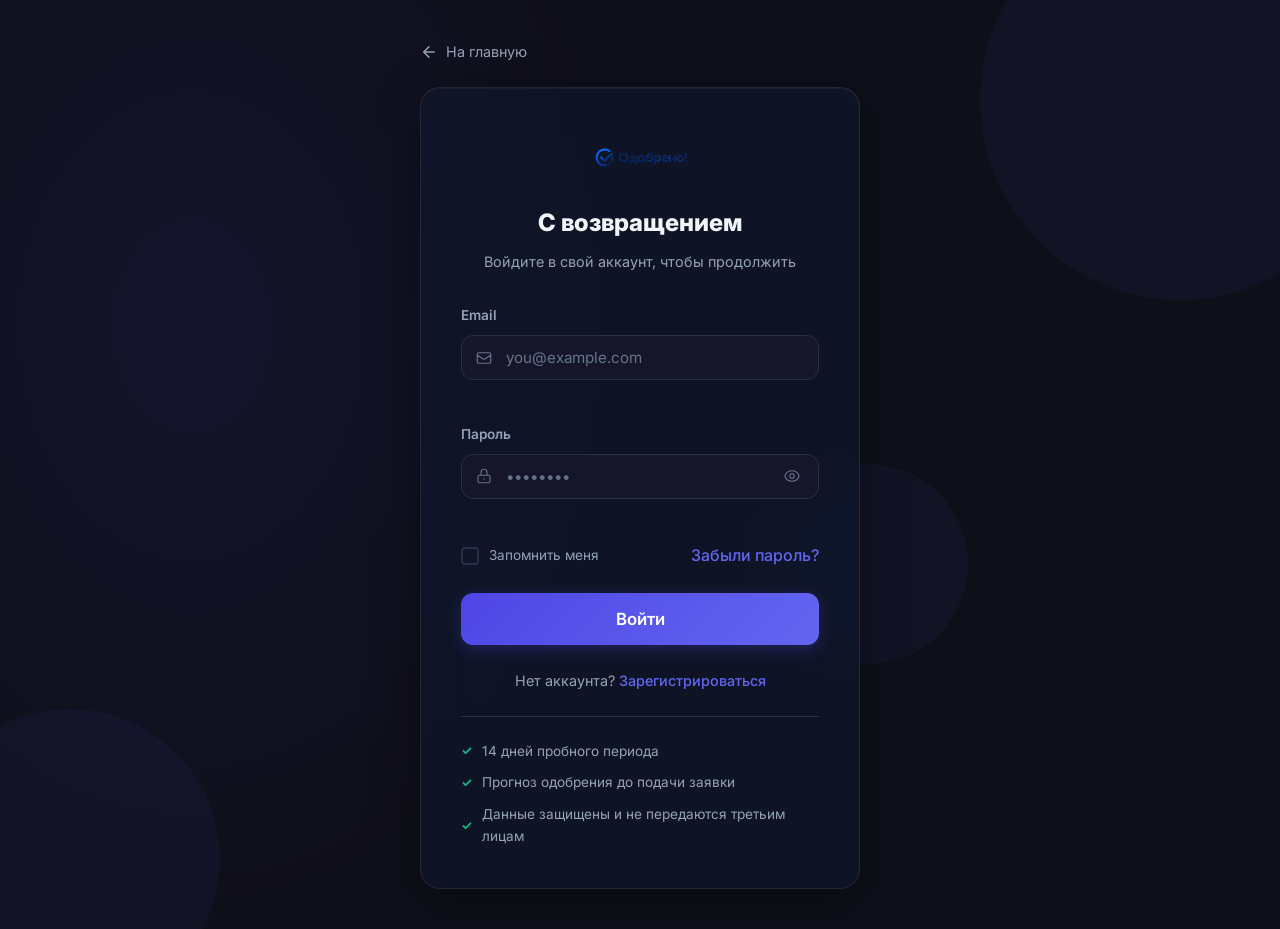
==== Сайт/frontend/dashboard.html @ 2ee876b8 "Add files via upload" ====
<!DOCTYPE html>
<html lang="ru">
<head>
    <meta charset="UTF-8">
    <meta name="viewport" content="width=device-width, initial-scale=1.0">
    <title>Личный кабинет — Одобрено</title>
    <link rel="stylesheet" href="css/style.css">
    <link rel="stylesheet" href="css/animations.css">
    <link rel="preconnect" href="https://fonts.googleapis.com">
    <link href="https://fonts.googleapis.com/css2?family=Inter:wght@300;400;500;600;700;800;900&display=swap" rel="stylesheet">
</head>
<body class="dashboard-body">
    <div class="dashboard">
        <aside class="sidebar" id="sidebar">
            <div class="sidebar__header">
                <a href="index.html" class="nav__logo">
                    <img src="assets/logo.png" alt="Одобрено" class="nav__logo-img nav__logo-img--sm">
                </a>
            </div>
            <nav class="sidebar__nav">
                <a href="#" class="sidebar__link sidebar__link--active" data-tab="overview">
                    <svg viewBox="0 0 24 24" fill="none" stroke="currentColor" stroke-width="1.5">
                        <path d="M4 6a2 2 0 012-2h2a2 2 0 012 2v2a2 2 0 01-2 2H6a2 2 0 01-2-2V6zm10 0a2 2 0 012-2h2a2 2 0 012 2v2a2 2 0 01-2 2h-2a2 2 0 01-2-2V6zM4 16a2 2 0 012-2h2a2 2 0 012 2v2a2 2 0 01-2 2H6a2 2 0 01-2-2v-2zm10 0a2 2 0 012-2h2a2 2 0 012 2v2a2 2 0 01-2 2h-2a2 2 0 01-2-2v-2z"/>
                    </svg>
                    Обзор
                </a>
                <a href="#" class="sidebar__link" data-tab="analysis">
                    <svg viewBox="0 0 24 24" fill="none" stroke="currentColor" stroke-width="1.5">
                        <path d="M9 19v-6a2 2 0 00-2-2H5a2 2 0 00-2 2v6a2 2 0 002 2h2a2 2 0 002-2zm0 0V9a2 2 0 012-2h2a2 2 0 012 2v10m-6 0a2 2 0 002 2h2a2 2 0 002-2m0 0V5a2 2 0 012-2h2a2 2 0 012 2v14a2 2 0 01-2 2h-2a2 2 0 01-2-2z"/>
                    </svg>
                    Новый анализ
                </a>
                <a href="#" class="sidebar__link" data-tab="history">
                    <svg viewBox="0 0 24 24" fill="none" stroke="currentColor" stroke-width="1.5">
                        <path d="M12 8v4l3 3m6-3a9 9 0 11-18 0 9 9 0 0118 0z"/>
                    </svg>
                    История
                </a>
                <a href="#" class="sidebar__link" data-tab="assistant">
                    <svg viewBox="0 0 24 24" fill="none" stroke="currentColor" stroke-width="1.5">
                        <path d="M8 12h.01M12 12h.01M16 12h.01M21 12c0 4.418-4.03 8-9 8a9.863 9.863 0 01-4.255-.949L3 20l1.395-3.72C3.512 15.042 3 13.574 3 12c0-4.418 4.03-8 9-8s9 3.582 9 8z"/>
                    </svg>
                    ИИ-ассистент
                </a>
                <a href="#" class="sidebar__link" data-tab="profile">
                    <svg viewBox="0 0 24 24" fill="none" stroke="currentColor" stroke-width="1.5">
                        <path d="M16 7a4 4 0 11-8 0 4 4 0 018 0zM12 14a7 7 0 00-7 7h14a7 7 0 00-7-7z"/>
                    </svg>
                    Профиль
                </a>
            </nav>
            <div class="sidebar__footer">
                <button class="sidebar__logout" id="logoutBtn">
                    <svg viewBox="0 0 24 24" fill="none" stroke="currentColor" stroke-width="1.5">
                        <path d="M17 16l4-4m0 0l-4-4m4 4H7m6 4v1a3 3 0 01-3 3H6a3 3 0 01-3-3V7a3 3 0 013-3h4a3 3 0 013 3v1"/>
                    </svg>
                    Выйти
                </button>
            </div>
        </aside>

        <main class="dashboard__main">
            <header class="dashboard__header">
                <button class="dashboard__menu-btn" id="menuBtn">
                    <svg viewBox="0 0 24 24" fill="none" stroke="currentColor" stroke-width="2">
                        <path d="M4 6h16M4 12h16M4 18h16" stroke-linecap="round"/>
                    </svg>
                </button>
                <h1 class="dashboard__title" id="pageTitle">Обзор</h1>
                <div class="dashboard__user" id="userMenu">
                    <span class="trial-badge" id="trialBadge">Пробный период</span>
                    <div class="dashboard__avatar" id="userAvatar">И</div>
                </div>
            </header>

            <div class="dashboard__content">
                <section class="tab-content tab-content--active" id="tab-overview">
                    <div class="overview-cards">
                        <div class="overview-card" data-animate>
                            <div class="overview-card__icon overview-card__icon--score">
                                <svg viewBox="0 0 24 24" fill="none" stroke="currentColor" stroke-width="1.5">
                                    <path d="M9 12l2 2 4-4m6 2a9 9 0 11-18 0 9 9 0 0118 0z"/>
                                </svg>
                            </div>
                            <div class="overview-card__info">
                                <span class="overview-card__value" id="creditScore">—</span>
                                <span class="overview-card__label">Кредитный рейтинг</span>
                            </div>
                        </div>
                        <div class="overview-card" data-animate>
                            <div class="overview-card__icon overview-card__icon--probability">
                                <svg viewBox="0 0 24 24" fill="none" stroke="currentColor" stroke-width="1.5">
                                    <path d="M13 7h8m0 0v8m0-8l-8 8-4-4-6 6"/>
                                </svg>
                            </div>
                            <div class="overview-card__info">
                                <span class="overview-card__value" id="approvalProbability">—</span>
                                <span class="overview-card__label">Вероятность одобрения</span>
                            </div>
                        </div>
                        <div class="overview-card" data-animate>
                            <div class="overview-card__icon overview-card__icon--amount">
                                <svg viewBox="0 0 24 24" fill="none" stroke="currentColor" stroke-width="1.5">
                                    <path d="M12 8c-1.657 0-3 .895-3 2s1.343 2 3 2 3 .895 3 2-1.343 2-3 2m0-8c1.11 0 2.08.402 2.599 1M12 8V7m0 1v8m0 0v1m0-1c-1.11 0-2.08-.402-2.599-1M21 12a9 9 0 11-18 0 9 9 0 0118 0z"/>
                                </svg>
                            </div>
                            <div class="overview-card__info">
                                <span class="overview-card__value" id="recommendedAmount">—</span>
                                <span class="overview-card__label">Рекомендованная сумма</span>
                            </div>
                        </div>
                    </div>

                    <div class="overview-welcome" id="welcomeBlock">
                        <div class="overview-welcome__content">
                            <h2>Добро пожаловать!</h2>
                            <p>Пройдите первый анализ кредитоспособности, чтобы получить персональные рекомендации</p>
                            <button class="btn btn--primary" data-tab="analysis">Пройти анализ</button>
                        </div>
                        <div class="overview-welcome__illustration">
                            <svg viewBox="0 0 200 200" fill="none">
                                <circle cx="100" cy="100" r="80" stroke="currentColor" stroke-width="2" opacity="0.1"/>
                                <circle cx="100" cy="100" r="60" stroke="currentColor" stroke-width="2" opacity="0.2"/>
                                <path d="M70 100l20 20 40-40" stroke="currentColor" stroke-width="4" stroke-linecap="round" stroke-linejoin="round"/>
                            </svg>
                        </div>
                    </div>
                </section>

                <section class="tab-content" id="tab-analysis">
                    <div class="analysis-form-container">
                        <form class="analysis-form" id="analysisForm" novalidate>
                            <div class="analysis-form__step analysis-form__step--active" data-step="1">
                                <h3 class="analysis-form__step-title">Личные данные и доход</h3>
                                <div class="form-grid">
                                    <div class="form-group">
                                        <label class="form-label" for="age">Возраст</label>
                                        <input type="number" id="age" class="form-input" placeholder="30" min="18" max="100" required>
                                    </div>
                                    <div class="form-group">
                                        <label class="form-label" for="occupation">Профессия</label>
                                        <select id="occupation" class="form-input form-select" required>
                                            <option value="">Выберите...</option>
                                            <option value="Scientist">Учёный</option>
                                            <option value="Teacher">Учитель</option>
                                            <option value="Engineer">Инженер</option>
                                            <option value="Entrepreneur">Предприниматель</option>
                                            <option value="Developer">Разработчик</option>
                                            <option value="Lawyer">Юрист</option>
                                            <option value="Media_Manager">Медиа-менеджер</option>
                                            <option value="Doctor">Врач</option>
                                            <option value="Journalist">Журналист</option>
                                            <option value="Manager">Менеджер</option>
                                            <option value="Accountant">Бухгалтер</option>
                                            <option value="Musician">Музыкант</option>
                                            <option value="Mechanic">Механик</option>
                                            <option value="Writer">Писатель</option>
                                            <option value="Architect">Архитектор</option>
                                        </select>
                                    </div>
                                    <div class="form-group">
                                        <label class="form-label" for="annualIncome">Годовой доход (₽)</label>
                                        <input type="number" id="annualIncome" class="form-input" placeholder="1200000" min="0" required>
                                    </div>
                                    <div class="form-group">
                                        <label class="form-label" for="monthlyInhandSalary">Зарплата на руки (₽/мес)</label>
                                        <input type="number" id="monthlyInhandSalary" class="form-input" placeholder="80000" min="0" required>
                                    </div>
                                    <div class="form-group">
                                        <label class="form-label" for="creditHistoryAge">Возраст кредитной истории (лет)</label>
                                        <input type="number" id="creditHistoryAge" class="form-input" placeholder="5" min="0" max="50">
                                    </div>
                                    <div class="form-group">
                                        <label class="form-label" for="numBankAccounts">Кол-во банковских счетов</label>
                                        <input type="number" id="numBankAccounts" class="form-input" placeholder="3" min="0">
                                    </div>
                                </div>
                                <div class="analysis-form__actions">
                                    <button type="button" class="btn btn--primary" data-next-step>Далее</button>
                                </div>
                            </div>

                            <div class="analysis-form__step" data-step="2">
                                <h3 class="analysis-form__step-title">Кредиты и задолженность</h3>
                                <div class="form-grid">
                                    <div class="form-group">
                                        <label class="form-label" for="totalEmiPerMonth">EMI в месяц (₽)</label>
                                        <input type="number" id="totalEmiPerMonth" class="form-input" placeholder="15000" min="0">
                                    </div>
                                    <div class="form-group">
                                        <label class="form-label" for="numCreditCard">Кол-во кредитных карт</label>
                                        <input type="number" id="numCreditCard" class="form-input" placeholder="2" min="0">
                                    </div>
                                    <div class="form-group">
                                        <label class="form-label" for="interestRate">Процентная ставка (%)</label>
                                        <input type="number" id="interestRate" class="form-input" placeholder="12" min="0" step="0.1">
                                    </div>
                                    <div class="form-group">
                                        <label class="form-label" for="numOfLoan">Кол-во активных кредитов</label>
                                        <input type="number" id="numOfLoan" class="form-input" placeholder="2" min="0">
                                    </div>
                                    <div class="form-group">
                                        <label class="form-label" for="outstandingDebt">Непогашенный долг (₽)</label>
                                        <input type="number" id="outstandingDebt" class="form-input" placeholder="300000" min="0">
                                    </div>
                                    <div class="form-group">
                                        <label class="form-label" for="creditUtilizationRatio">Утилизация кредита (%)</label>
                                        <input type="number" id="creditUtilizationRatio" class="form-input" placeholder="30" min="0" max="100" step="0.1">
                                    </div>
                                    <div class="form-group">
                                        <label class="form-label" for="amountInvestedMonthly">Инвестиции в месяц (₽)</label>
                                        <input type="number" id="amountInvestedMonthly" class="form-input" placeholder="10000" min="0">
                                    </div>
                                    <div class="form-group">
                                        <label class="form-label" for="monthlyBalance">Баланс на конец месяца (₽)</label>
                                        <input type="number" id="monthlyBalance" class="form-input" placeholder="50000" min="0">
                                    </div>
                                </div>
                                <div class="analysis-form__actions">
                                    <button type="button" class="btn btn--ghost" data-prev-step>Назад</button>
                                    <button type="button" class="btn btn--primary" data-next-step>Далее</button>
                                </div>
                            </div>

                            <div class="analysis-form__step" data-step="3">
                                <h3 class="analysis-form__step-title">Платёжная дисциплина и тип кредита</h3>
                                <div class="form-grid">
                                    <div class="form-group">
                                        <label class="form-label" for="delayFromDueDate">Средняя просрочка (дней)</label>
                                        <input type="number" id="delayFromDueDate" class="form-input" placeholder="0" min="0">
                                    </div>
                                    <div class="form-group">
                                        <label class="form-label" for="numOfDelayedPayment">Кол-во просроченных платежей</label>
                                        <input type="number" id="numOfDelayedPayment" class="form-input" placeholder="0" min="0">
                                    </div>
                                    <div class="form-group">
                                        <label class="form-label" for="changedCreditLimit">Изменение кредитного лимита (%)</label>
                                        <input type="number" id="changedCreditLimit" class="form-input" placeholder="5" step="0.1">
                                    </div>
                                    <div class="form-group">
                                        <label class="form-label" for="numCreditInquiries">Кол-во кредитных запросов</label>
                                        <input type="number" id="numCreditInquiries" class="form-input" placeholder="2" min="0">
                                    </div>
                                    <div class="form-group">
                                        <label class="form-label" for="creditMix">Кредитный микс</label>
                                        <select id="creditMix" class="form-input form-select" required>
                                            <option value="">Выберите...</option>
                                            <option value="Good">Хороший</option>
                                            <option value="Standard">Стандартный</option>
                                            <option value="Bad">Плохой</option>
                                        </select>
                                    </div>
                                    <div class="form-group">
                                        <label class="form-label" for="paymentOfMinAmount">Оплата минимального платежа</label>
                                        <select id="paymentOfMinAmount" class="form-input form-select" required>
                                            <option value="">Выберите...</option>
                                            <option value="Yes">Да</option>
                                            <option value="No">Нет</option>
                                        </select>
                                    </div>
                                    <div class="form-group">
                                        <label class="form-label" for="paymentBehaviour">Платёжное поведение</label>
                                        <select id="paymentBehaviour" class="form-input form-select" required>
                                            <option value="">Выберите...</option>
                                            <option value="High_spent_Small_value_payments">Высокие траты, малые платежи</option>
                                            <option value="High_spent_Medium_value_payments">Высокие траты, средние платежи</option>
                                            <option value="High_spent_Large_value_payments">Высокие траты, крупные платежи</option>
                                            <option value="Low_spent_Small_value_payments">Низкие траты, малые платежи</option>
                                            <option value="Low_spent_Medium_value_payments">Низкие траты, средние платежи</option>
                                            <option value="Low_spent_Large_value_payments">Низкие траты, крупные платежи</option>
                                        </select>
                                    </div>
                                    <div class="form-group">
                                        <label class="form-label" for="typeOfLoan">Тип кредита</label>
                                        <select id="typeOfLoan" class="form-input form-select" required>
                                            <option value="">Выберите...</option>
                                            <option value="Auto Loan">Автокредит</option>
                                            <option value="Credit-Builder Loan">Кредит для построения истории</option>
                                            <option value="Debt Consolidation Loan">Консолидация долга</option>
                                            <option value="Home Equity Loan">Кредит под залог жилья</option>
                                            <option value="Mortgage Loan">Ипотека</option>
                                            <option value="No Loan">Нет кредита</option>
                                            <option value="Not Specified">Не указан</option>
                                            <option value="Payday Loan">Займ до зарплаты</option>
                                            <option value="Personal Loan">Потребительский</option>
                                            <option value="Student Loan">Студенческий</option>
                                        </select>
                                    </div>
                                </div>
                                <div class="analysis-form__actions">
                                    <button type="button" class="btn btn--ghost" data-prev-step>Назад</button>
                                    <button type="submit" class="btn btn--primary" id="submitAnalysis">
                                        <span class="btn__text">Получить результат</span>
                                        <span class="btn__loader" hidden><span class="spinner"></span></span>
                                    </button>
                                </div>
                            </div>
                        </form>

                        <div class="analysis-result" id="analysisResult" hidden>
                            <div class="analysis-result__header">
                                <h3>Результат анализа</h3>
                                <button class="btn btn--ghost btn--sm" id="newAnalysisBtn">Новый анализ</button>
                            </div>
                            <div class="analysis-result__score">
                                <div class="score-ring score-ring--lg">
                                    <svg viewBox="0 0 120 120">
                                        <circle class="score-ring__bg" cx="60" cy="60" r="52"/>
                                        <circle class="score-ring__fill" cx="60" cy="60" r="52" id="resultScoreRing"/>
                                    </svg>
                                    <span class="score-ring__value" id="resultScore">0</span>
                                </div>
                                <div class="analysis-result__verdict" id="resultVerdict"></div>
                            </div>
                            <div class="analysis-result__details">
                                <div class="result-detail">
                                    <span>Вероятность одобрения</span>
                                    <strong id="resultProbability">—</strong>
                                </div>
                                <div class="result-detail">
                                    <span>Рекомендованная сумма</span>
                                    <strong id="resultAmount">—</strong>
                                </div>
                                <div class="result-detail">
                                    <span>Долговая нагрузка</span>
                                    <strong id="resultDebtRatio">—</strong>
                                </div>
                            </div>
                            <div class="analysis-result__ml" id="resultML" hidden>
                                <h4>Оценка ML-модели</h4>
                                <div class="ml-badges">
                                    <span class="ml-badge" id="mlLabel"></span>
                                </div>
                                <div class="ml-probs" id="mlProbs"></div>
                            </div>
                            <div class="analysis-result__recommendations" id="resultRecommendations"></div>
                        </div>
                    </div>
                </section>

                <section class="tab-content" id="tab-history">
                    <div class="history-header">
                        <button class="btn btn--ghost btn--sm" id="clearHistoryBtn">
                            <svg viewBox="0 0 24 24" fill="none" stroke="currentColor" stroke-width="1.5" style="width:16px;height:16px">
                                <path d="M19 7l-.867 12.142A2 2 0 0116.138 21H7.862a2 2 0 01-1.995-1.858L5 7m5 4v6m4-6v6m1-10V4a1 1 0 00-1-1h-4a1 1 0 00-1 1v3M4 7h16"/>
                            </svg>
                            Очистить историю
                        </button>
                    </div>
                    <div class="history-list" id="historyList">
                        <div class="empty-state">
                            <svg viewBox="0 0 24 24" fill="none" stroke="currentColor" stroke-width="1.5">
                                <path d="M12 8v4l3 3m6-3a9 9 0 11-18 0 9 9 0 0118 0z"/>
                            </svg>
                            <p>Пока нет проведённых анализов</p>
                        </div>
                    </div>
                </section>

                <section class="tab-content" id="tab-assistant">
                    <div class="chat-container">
                        <div class="chat-messages" id="chatMessages">
                            <div class="chat-message chat-message--bot">
                                <div class="chat-message__avatar">AI</div>
                                <div class="chat-message__bubble">
                                    Здравствуйте! Я ваш ИИ-ассистент по кредитным вопросам. Спрашивайте о кредитах, скоринге или ваших результатах анализа.
                                </div>
                            </div>
                        </div>
                        <form class="chat-input" id="chatForm">
                            <input type="text" class="form-input" id="chatInput" placeholder="Напишите сообщение..." autocomplete="off">
                            <button type="submit" class="btn btn--primary btn--icon">
                                <svg viewBox="0 0 24 24" fill="none" stroke="currentColor" stroke-width="2">
                                    <path d="M22 2L11 13M22 2l-7 20-4-9-9-4 20-7z" stroke-linecap="round" stroke-linejoin="round"/>
                                </svg>
                            </button>
                        </form>
                    </div>
                </section>

                <section class="tab-content" id="tab-profile">
                    <div class="profile-container">
                        <div class="profile-card">
                            <div class="profile-card__header">
                                <div class="profile-card__avatar" id="profileAvatar">И</div>
                                <div>
                                    <h3 id="profileName">Пользователь</h3>
                                    <p id="profileEmail">user@example.com</p>
                                </div>
                            </div>
                            <form class="profile-form" id="profileForm">
                                <div class="form-grid">
                                    <div class="form-group">
                                        <label class="form-label" for="profileNameInput">Имя</label>
                                        <input type="text" id="profileNameInput" class="form-input" placeholder="Иван Иванов">
                                    </div>
                                    <div class="form-group">
                                        <label class="form-label" for="profilePhone">Телефон</label>
                                        <input type="tel" id="profilePhone" class="form-input" placeholder="+7 (999) 123-45-67">
                                    </div>
                                    <div class="form-group">
                                        <label class="form-label" for="profileCity">Город</label>
                                        <input type="text" id="profileCity" class="form-input" placeholder="Москва">
                                    </div>
                                    <div class="form-group">
                                        <label class="form-label" for="profileBirthdate">Дата рождения</label>
                                        <input type="date" id="profileBirthdate" class="form-input">
                                    </div>
                                </div>
                                <button type="submit" class="btn btn--primary">Сохранить изменения</button>
                            </form>
                        </div>
                    </div>
                </section>
            </div>
        </main>
    </div>

    <script src="js/app.js"></script>
    <script src="js/animations.js"></script>
    <script src="js/dashboard.js"></script>
</body>
</html>
---- Сайт/frontend/css/style.css ----
:root {
    --primary: #4f46e5;
    --primary-light: #6366f1;
    --primary-dark: #3730a3;
    --primary-glow: rgba(79, 70, 229, 0.3);
    --accent: #06b6d4;
    --success: #10b981;
    --warning: #f59e0b;
    --danger: #ef4444;
    --bg: #0f0f1a;
    --bg-card: #1a1a2e;
    --bg-card-hover: #222240;
    --bg-input: #16162a;
    --text: #f1f5f9;
    --text-secondary: #94a3b8;
    --text-muted: #64748b;
    --border: #2d2d4a;
    --radius: 12px;
    --radius-lg: 20px;
    --shadow: 0 4px 24px rgba(0, 0, 0, 0.3);
    --shadow-lg: 0 12px 48px rgba(0, 0, 0, 0.4);
    --transition: 0.3s cubic-bezier(0.4, 0, 0.2, 1);
    --font: 'Inter', -apple-system, BlinkMacSystemFont, sans-serif;
}

* {
    margin: 0;
    padding: 0;
    box-sizing: border-box;
}

html {
    scroll-behavior: smooth;
}

body {
    font-family: var(--font);
    background: var(--bg);
    color: var(--text);
    line-height: 1.6;
    overflow-x: hidden;
}

.container {
    max-width: 1200px;
    margin: 0 auto;
    padding: 0 24px;
}

a {
    text-decoration: none;
    color: inherit;
}

ul {
    list-style: none;
}

img, svg {
    display: block;
    max-width: 100%;
}

button {
    cursor: pointer;
    border: none;
    background: none;
    font-family: inherit;
    font-size: inherit;
    color: inherit;
}

input, select, textarea {
    font-family: inherit;
    font-size: inherit;
}

/* ===== BUTTONS ===== */
.btn {
    display: inline-flex;
    align-items: center;
    justify-content: center;
    gap: 8px;
    padding: 12px 24px;
    border-radius: var(--radius);
    font-weight: 600;
    font-size: 0.95rem;
    transition: all 0.35s cubic-bezier(0.4, 0, 0.2, 1);
    position: relative;
    overflow: hidden;
}

.btn:active {
    transform: scale(0.97);
}

.btn--primary {
    background: linear-gradient(135deg, var(--primary), var(--primary-light));
    color: #fff;
    box-shadow: 0 4px 16px var(--primary-glow);
}

.btn--primary:hover {
    transform: translateY(-2px);
    box-shadow: 0 8px 24px var(--primary-glow);
}

.btn--outline {
    border: 2px solid var(--border);
    color: var(--text);
}

.btn--outline:hover {
    border-color: var(--primary);
    color: var(--primary-light);
}

.btn--ghost {
    color: var(--text-secondary);
}

.btn--ghost:hover {
    color: var(--text);
    background: rgba(255, 255, 255, 0.05);
}

.btn--lg {
    padding: 16px 32px;
    font-size: 1.05rem;
}

.btn--sm {
    padding: 8px 16px;
    font-size: 0.85rem;
}

.btn--block {
    width: 100%;
}

.btn--icon {
    padding: 12px;
    border-radius: 50%;
}

.btn__icon {
    width: 20px;
    height: 20px;
    transition: transform 0.3s;
}

.btn:hover .btn__icon {
    transform: translateX(4px);
}

[hidden] {
    display: none !important;
}

.btn__loader {
    display: flex;
    align-items: center;
}

.spinner {
    width: 20px;
    height: 20px;
    border: 2px solid rgba(255, 255, 255, 0.3);
    border-top-color: #fff;
    border-radius: 50%;
    animation: spin 0.6s linear infinite;
}

@keyframes spin {
    to { transform: rotate(360deg); }
}

/* ===== HEADER / NAV ===== */
.header {
    position: fixed;
    top: 0;
    left: 0;
    right: 0;
    z-index: 1000;
    padding: 16px 0;
    transition: var(--transition);
}

.header--scrolled {
    background: rgba(15, 15, 26, 0.9);
    backdrop-filter: blur(20px);
    border-bottom: 1px solid var(--border);
    padding: 12px 0;
}

.nav {
    display: flex;
    align-items: center;
    justify-content: space-between;
}

.nav__logo {
    display: flex;
    align-items: center;
    gap: 10px;
    font-weight: 800;
    font-size: 1.3rem;
}

.nav__logo-icon {
    width: 36px;
    height: 36px;
    display: flex;
    align-items: center;
    justify-content: center;
    background: var(--bg-card);
    border: 2px solid var(--primary);
    border-radius: 10px;
    color: var(--primary-light);
}

.nav__logo-icon svg {
    width: 20px;
    height: 20px;
}

.nav__logo-img {
    height: 48px;
    width: auto;
    object-fit: contain;
    border-radius: 10px;
}

.nav__logo-img--sm {
    height: 56px;
}

.nav__menu {
    display: flex;
    gap: 32px;
}

.nav__link {
    color: var(--text-secondary);
    font-weight: 500;
    transition: var(--transition);
    position: relative;
}

.nav__link::after {
    content: '';
    position: absolute;
    bottom: -4px;
    left: 0;
    width: 0;
    height: 2px;
    background: var(--primary);
    transition: width 0.3s;
}

.nav__link:hover {
    color: var(--text);
}

.nav__link:hover::after {
    width: 100%;
}

.nav__actions {
    display: flex;
    gap: 12px;
    align-items: center;
}

.nav__burger {
    display: none;
    flex-direction: column;
    gap: 5px;
    padding: 8px;
}

.nav__burger span {
    width: 24px;
    height: 2px;
    background: var(--text);
    transition: var(--transition);
}

/* ===== HERO ===== */
.hero {
    min-height: 100vh;
    display: flex;
    align-items: center;
    position: relative;
    padding: 120px 0 80px;
}

.hero__bg {
    position: absolute;
    inset: 0;
    overflow: hidden;
}

.hero__gradient {
    position: absolute;
    top: -60%;
    right: -30%;
    width: 100%;
    height: 180%;
    background: radial-gradient(ellipse at center, rgba(79, 70, 229, 0.08) 0%, rgba(79, 70, 229, 0.03) 40%, transparent 70%);
    opacity: 1;
    filter: blur(60px);
}

.hero__particles {
    position: absolute;
    inset: 0;
}

.hero .container {
    display: grid;
    grid-template-columns: 1fr 1fr;
    gap: 60px;
    align-items: center;
    position: relative;
    z-index: 1;
}

.hero__badge {
    display: inline-flex;
    align-items: center;
    gap: 8px;
    padding: 8px 16px;
    background: rgba(79, 70, 229, 0.1);
    border: 1px solid rgba(79, 70, 229, 0.3);
    border-radius: 100px;
    font-size: 0.85rem;
    color: var(--primary-light);
    margin-bottom: 24px;
}

.hero__badge-dot {
    width: 8px;
    height: 8px;
    background: var(--success);
    border-radius: 50%;
    animation: pulse-dot 2s infinite;
}

@keyframes pulse-dot {
    0%, 100% { opacity: 1; }
    50% { opacity: 0.4; }
}

.hero__title {
    font-size: clamp(2.5rem, 5vw, 4rem);
    font-weight: 900;
    line-height: 1.1;
    margin-bottom: 20px;
}

.hero__title-accent {
    background: linear-gradient(135deg, var(--primary-light), var(--accent));
    -webkit-background-clip: text;
    -webkit-text-fill-color: transparent;
    background-clip: text;
}

.hero__subtitle {
    font-size: 1.15rem;
    color: var(--text-secondary);
    max-width: 500px;
    margin-bottom: 32px;
}

.hero__cta {
    display: flex;
    gap: 16px;
    margin-bottom: 48px;
    flex-wrap: wrap;
}

.hero__stats {
    display: flex;
    gap: 40px;
}

.hero__stat {
    display: flex;
    flex-direction: column;
}

.hero__stat-value {
    font-size: 1.8rem;
    font-weight: 800;
    color: var(--text);
}

.hero__stat-label {
    font-size: 0.8rem;
    color: var(--text-muted);
}

/* Hero Card */
.hero__card {
    background: var(--bg-card);
    border: 1px solid var(--border);
    border-radius: var(--radius-lg);
    padding: 28px;
    box-shadow: var(--shadow-lg);
}

.hero__card-header {
    display: flex;
    align-items: center;
    gap: 12px;
    margin-bottom: 24px;
}

.hero__card-avatar {
    width: 40px;
    height: 40px;
    border-radius: 50%;
    background: linear-gradient(135deg, var(--primary), var(--accent));
}

.hero__card-name {
    font-weight: 600;
    font-size: 0.95rem;
}

.hero__card-time {
    font-size: 0.8rem;
    color: var(--text-muted);
}

.hero__card-badge {
    margin-left: auto;
    padding: 4px 12px;
    border-radius: 100px;
    font-size: 0.75rem;
    font-weight: 600;
}

.hero__card-badge--approved {
    background: rgba(16, 185, 129, 0.1);
    color: var(--success);
    border: 1px solid rgba(16, 185, 129, 0.3);
}

.hero__card-score {
    display: flex;
    align-items: center;
    gap: 24px;
}

.hero__card-details {
    flex: 1;
    display: flex;
    flex-direction: column;
    gap: 12px;
}

.hero__card-detail {
    display: flex;
    justify-content: space-between;
    font-size: 0.85rem;
}

.hero__card-detail span {
    color: var(--text-secondary);
}

.hero__card-detail strong {
    color: var(--text);
}

/* Score Ring */
.score-ring {
    position: relative;
    width: 100px;
    height: 100px;
}

.score-ring--lg {
    width: 140px;
    height: 140px;
}

.score-ring svg {
    width: 100%;
    height: 100%;
    transform: rotate(-90deg);
}

.score-ring__bg {
    fill: none;
    stroke: var(--border);
    stroke-width: 8;
}

.score-ring__fill {
    fill: none;
    stroke: url(#scoreGradient);
    stroke: var(--primary-light);
    stroke-width: 8;
    stroke-linecap: round;
    stroke-dasharray: 326.7;
    stroke-dashoffset: 326.7;
    transition: stroke-dashoffset 1.5s cubic-bezier(0.4, 0, 0.2, 1);
}

.score-ring__value {
    position: absolute;
    inset: 0;
    display: flex;
    align-items: center;
    justify-content: center;
    font-size: 1.5rem;
    font-weight: 800;
}

.score-ring--lg .score-ring__value {
    font-size: 2rem;
}

/* ===== SECTIONS ===== */
.section-header {
    text-align: center;
    margin-bottom: 60px;
}

.section-tag {
    display: inline-block;
    padding: 6px 14px;
    background: rgba(79, 70, 229, 0.1);
    border: 1px solid rgba(79, 70, 229, 0.2);
    border-radius: 100px;
    font-size: 0.8rem;
    font-weight: 600;
    color: var(--primary-light);
    text-transform: uppercase;
    letter-spacing: 1px;
    margin-bottom: 16px;
}

.section-title {
    font-size: clamp(1.8rem, 3.5vw, 2.8rem);
    font-weight: 800;
    margin-bottom: 12px;
}

.section-subtitle {
    font-size: 1.1rem;
    color: var(--text-secondary);
    max-width: 600px;
    margin: 0 auto;
}

/* ===== FEATURES ===== */
.features {
    padding: 100px 0;
}

.features__grid {
    display: grid;
    grid-template-columns: repeat(3, 1fr);
    gap: 24px;
}

.feature-card {
    background: var(--bg-card);
    border: 1px solid var(--border);
    border-radius: var(--radius-lg);
    padding: 32px;
    transition: border-color 0.15s ease, box-shadow 0.15s ease;
    will-change: transform;
}

.feature-card:hover {
    border-color: var(--primary);
    box-shadow: 0 4px 20px rgba(79, 70, 229, 0.15);
}

.feature-card__icon {
    width: 48px;
    height: 48px;
    display: flex;
    align-items: center;
    justify-content: center;
    background: rgba(79, 70, 229, 0.1);
    border-radius: 12px;
    margin-bottom: 20px;
}

.feature-card__icon svg {
    width: 24px;
    height: 24px;
    color: var(--primary-light);
}

.feature-card__title {
    font-size: 1.1rem;
    font-weight: 700;
    margin-bottom: 10px;
}

.feature-card__text {
    font-size: 0.9rem;
    color: var(--text-secondary);
    line-height: 1.7;
}

/* ===== HOW IT WORKS ===== */
.how-it-works {
    padding: 100px 0;
}

.steps {
    max-width: 700px;
    margin: 0 auto;
}

.step {
    display: flex;
    gap: 24px;
    position: relative;
    padding-bottom: 48px;
}

.step:last-child {
    padding-bottom: 0;
}

.step__number {
    font-size: 2.5rem;
    font-weight: 900;
    color: var(--primary);
    opacity: 0.3;
    line-height: 1;
    min-width: 60px;
}

.step__title {
    font-size: 1.2rem;
    font-weight: 700;
    margin-bottom: 8px;
}

.step__text {
    color: var(--text-secondary);
    font-size: 0.95rem;
}

.step__line {
    position: absolute;
    left: 28px;
    top: 50px;
    bottom: 0;
    width: 2px;
    background: linear-gradient(to bottom, var(--primary), transparent);
}

/* ===== PRICING ===== */
.pricing {
    padding: 100px 0;
}

.pricing__grid {
    display: grid;
    grid-template-columns: repeat(3, 1fr);
    gap: 24px;
    align-items: start;
}

.pricing-card {
    background: var(--bg-card);
    border: 1px solid var(--border);
    border-radius: var(--radius-lg);
    padding: 36px;
    transition: border-color 0.15s ease, box-shadow 0.15s ease;
    position: relative;
    will-change: transform;
}

.pricing-card--popular {
    border-color: var(--primary);
    box-shadow: 0 8px 32px var(--primary-glow);
    transform: scale(1.03);
}

.pricing-card__badge {
    position: absolute;
    top: -12px;
    left: 50%;
    transform: translateX(-50%);
    padding: 4px 16px;
    background: linear-gradient(135deg, var(--primary), var(--primary-light));
    border-radius: 100px;
    font-size: 0.75rem;
    font-weight: 600;
    color: #fff;
}

.pricing-card__name {
    font-size: 1.1rem;
    font-weight: 600;
    color: var(--text-secondary);
    margin-bottom: 8px;
}

.pricing-card__price {
    font-size: 2.5rem;
    font-weight: 900;
    margin-bottom: 24px;
}

.pricing-card__price span {
    font-size: 1rem;
    font-weight: 400;
    color: var(--text-muted);
}

.pricing-card__features {
    display: flex;
    flex-direction: column;
    gap: 12px;
    margin-bottom: 28px;
}

.pricing-card__features li {
    display: flex;
    align-items: center;
    gap: 10px;
    font-size: 0.9rem;
    color: var(--text-secondary);
}

.pricing-card__features li::before {
    content: '✓';
    color: var(--success);
    font-weight: 700;
}

/* ===== FAQ ===== */
.faq {
    padding: 100px 0;
}

.faq__list {
    max-width: 700px;
    margin: 0 auto;
    display: flex;
    flex-direction: column;
    gap: 12px;
}

.faq-item {
    background: var(--bg-card);
    border: 1px solid var(--border);
    border-radius: var(--radius);
    overflow: hidden;
    transition: var(--transition);
}

.faq-item--active {
    border-color: var(--primary);
}

.faq-item__question {
    width: 100%;
    display: flex;
    align-items: center;
    justify-content: space-between;
    padding: 20px 24px;
    font-weight: 600;
    font-size: 0.95rem;
    text-align: left;
    transition: var(--transition);
}

.faq-item__question:hover {
    color: var(--primary-light);
}

.faq-item__icon {
    width: 20px;
    height: 20px;
    transition: transform 0.3s;
    flex-shrink: 0;
}

.faq-item--active .faq-item__icon {
    transform: rotate(180deg);
}

.faq-item__answer {
    max-height: 0;
    overflow: hidden;
    transition: max-height 0.4s cubic-bezier(0.4, 0, 0.2, 1);
}

.faq-item__answer p {
    padding: 0 24px 20px;
    color: var(--text-secondary);
    font-size: 0.9rem;
    line-height: 1.7;
}

/* ===== CTA SECTION ===== */
.cta-section {
    padding: 100px 0;
}

.cta-box {
    background: var(--bg-card);
    border: 1px solid var(--border);
    border-radius: var(--radius-lg);
    padding: 64px;
    text-align: center;
    position: relative;
}

.cta-box__title {
    font-size: 1.6rem;
    font-weight: 700;
    margin-bottom: 10px;
}

.cta-box__text {
    color: var(--text-secondary);
    margin-bottom: 28px;
}

.cta-box .btn--primary {
    box-shadow: none;
}

/* ===== FOOTER ===== */
.footer {
    border-top: 1px solid var(--border);
    padding: 60px 0 30px;
}

.footer__grid {
    display: grid;
    grid-template-columns: 2fr 1fr 1fr 1fr;
    gap: 40px;
    margin-bottom: 40px;
}

.footer__desc {
    color: var(--text-muted);
    font-size: 0.9rem;
    margin-top: 16px;
    max-width: 280px;
}

.footer__col h4 {
    font-size: 0.9rem;
    font-weight: 600;
    margin-bottom: 16px;
}

.footer__col a {
    display: block;
    color: var(--text-muted);
    font-size: 0.85rem;
    margin-bottom: 10px;
    transition: var(--transition);
}

.footer__col a:hover {
    color: var(--primary-light);
}

.footer__bottom {
    border-top: 1px solid var(--border);
    padding-top: 24px;
    text-align: center;
    color: var(--text-muted);
    font-size: 0.85rem;
}

/* ===== AUTH PAGES ===== */
.auth-body {
    min-height: 100vh;
}

.auth-page {
    min-height: 100vh;
    display: flex;
    align-items: center;
    justify-content: center;
    position: relative;
    padding: 40px 24px;
}

.auth-page__bg {
    position: absolute;
    inset: 0;
    overflow: hidden;
}

.auth-page__gradient {
    position: absolute;
    top: -30%;
    left: -20%;
    width: 70%;
    height: 130%;
    background: radial-gradient(ellipse, var(--primary-glow), transparent 70%);
    opacity: 0.3;
}

.auth-shape {
    position: absolute;
    border-radius: 50%;
    opacity: 0.05;
    background: var(--primary-light);
}

.auth-shape--1 { width: 400px; height: 400px; top: -100px; right: -100px; }
.auth-shape--2 { width: 300px; height: 300px; bottom: -80px; left: -80px; }
.auth-shape--3 { width: 200px; height: 200px; top: 50%; left: 60%; }

.auth-container {
    width: 100%;
    max-width: 440px;
    position: relative;
    z-index: 1;
}

.auth-back {
    display: inline-flex;
    align-items: center;
    gap: 8px;
    color: var(--text-secondary);
    font-size: 0.9rem;
    margin-bottom: 24px;
    transition: var(--transition);
}

.auth-back:hover {
    color: var(--text);
}

.auth-back svg {
    width: 18px;
    height: 18px;
}

.auth-card {
    background: rgba(15, 23, 42, 0.75);
    backdrop-filter: blur(24px);
    -webkit-backdrop-filter: blur(24px);
    border: 1px solid rgba(255, 255, 255, 0.08);
    border-radius: var(--radius-lg);
    padding: 40px;
    box-shadow: var(--shadow-lg), inset 0 1px 0 rgba(255, 255, 255, 0.05);
    transition: transform 0.4s ease, box-shadow 0.4s ease;
}

.auth-card:hover {
    box-shadow: var(--shadow-lg), inset 0 1px 0 rgba(255, 255, 255, 0.08), 0 0 60px rgba(99, 102, 241, 0.08);
}

.history-header {
    display: flex;
    justify-content: flex-end;
    margin-bottom: 16px;
}

.trial-badge {
    display: inline-flex;
    align-items: center;
    gap: 6px;
    padding: 6px 14px;
    border-radius: 20px;
    font-size: 0.8rem;
    font-weight: 600;
    background: rgba(16, 185, 129, 0.15);
    color: var(--success);
    border: 1px solid rgba(16, 185, 129, 0.3);
}

.trial-badge--expired {
    background: rgba(239, 68, 68, 0.15);
    color: var(--danger);
    border-color: rgba(239, 68, 68, 0.3);
}

.auth-card__features {
    display: flex;
    flex-direction: column;
    gap: 10px;
    margin-top: 24px;
    padding-top: 24px;
    border-top: 1px solid var(--border);
}

.auth-card__features li {
    display: flex;
    align-items: center;
    gap: 10px;
    font-size: 0.85rem;
    color: var(--text-secondary);
}

.auth-card__features li::before {
    content: '✓';
    color: var(--success);
    font-weight: 700;
    font-size: 0.8rem;
}

.auth-card__header {
    text-align: center;
    margin-bottom: 32px;
}

.nav__logo--center {
    justify-content: center;
    margin-bottom: 20px;
}

.auth-card__title {
    font-size: 1.5rem;
    font-weight: 800;
    margin-bottom: 8px;
}

.auth-card__subtitle {
    color: var(--text-secondary);
    font-size: 0.9rem;
}

.auth-card__footer {
    text-align: center;
    margin-top: 24px;
    font-size: 0.9rem;
    color: var(--text-secondary);
}

/* ===== FORMS ===== */
.form-group {
    margin-bottom: 20px;
}

.form-label {
    display: block;
    font-size: 0.85rem;
    font-weight: 600;
    margin-bottom: 8px;
    color: var(--text-secondary);
}

.form-input-wrapper {
    position: relative;
}

.form-input-icon {
    position: absolute;
    left: 14px;
    top: 50%;
    transform: translateY(-50%);
    width: 18px;
    height: 18px;
    color: var(--text-muted);
}

.form-input {
    width: 100%;
    padding: 12px 16px;
    background: var(--bg-input);
    border: 1px solid var(--border);
    border-radius: var(--radius);
    color: var(--text);
    font-size: 0.95rem;
    transition: var(--transition);
    outline: none;
}

.form-input-wrapper .form-input {
    padding-left: 44px;
}

.form-input:focus {
    border-color: var(--primary);
    box-shadow: 0 0 0 3px var(--primary-glow);
}

.form-input::placeholder {
    color: var(--text-muted);
}

.form-select {
    appearance: none;
    cursor: pointer;
}

.form-input-toggle {
    position: absolute;
    right: 14px;
    top: 50%;
    transform: translateY(-50%);
    color: var(--text-muted);
    padding: 4px;
}

.form-input-toggle svg {
    width: 18px;
    height: 18px;
}

.form-error {
    display: block;
    font-size: 0.8rem;
    color: var(--danger);
    margin-top: 6px;
    min-height: 18px;
}

.form-row {
    display: flex;
    align-items: center;
    justify-content: space-between;
    margin-bottom: 24px;
}

.form-checkbox {
    display: flex;
    align-items: center;
    gap: 10px;
    font-size: 0.85rem;
    color: var(--text-secondary);
    cursor: pointer;
}

.form-checkbox input {
    display: none;
}

.form-checkbox__box {
    width: 18px;
    height: 18px;
    border: 2px solid var(--border);
    border-radius: 4px;
    transition: var(--transition);
    position: relative;
    flex-shrink: 0;
}

.form-checkbox input:checked + .form-checkbox__box {
    background: var(--primary);
    border-color: var(--primary);
}

.form-checkbox input:checked + .form-checkbox__box::after {
    content: '✓';
    position: absolute;
    inset: 0;
    display: flex;
    align-items: center;
    justify-content: center;
    font-size: 0.7rem;
    color: #fff;
}

.form-checkbox--terms {
    margin-bottom: 24px;
}

.form-link {
    color: var(--primary-light);
    font-weight: 500;
    transition: var(--transition);
}

.form-link:hover {
    color: var(--primary);
}

.form-grid {
    display: grid;
    grid-template-columns: 1fr 1fr;
    gap: 16px;
}

.auth-form__alert {
    margin-top: 16px;
    padding: 12px 16px;
    border-radius: var(--radius);
    font-size: 0.85rem;
}

.auth-form__alert--error {
    background: rgba(239, 68, 68, 0.1);
    border: 1px solid rgba(239, 68, 68, 0.3);
    color: var(--danger);
}

.auth-form__alert--success {
    background: rgba(16, 185, 129, 0.1);
    border: 1px solid rgba(16, 185, 129, 0.3);
    color: var(--success);
}

/* Password Strength */
.password-strength {
    display: flex;
    align-items: center;
    gap: 10px;
    margin-top: 8px;
}

.password-strength__bar {
    flex: 1;
    height: 4px;
    background: var(--border);
    border-radius: 2px;
    overflow: hidden;
}

.password-strength__bar span {
    display: block;
    height: 100%;
    width: 0;
    border-radius: 2px;
    transition: width 0.3s, background 0.3s;
}

.password-strength__label {
    font-size: 0.75rem;
    color: var(--text-muted);
}

/* ===== DASHBOARD ===== */
.dashboard-body {
    overflow: hidden;
}

.dashboard {
    display: flex;
    height: 100vh;
}

.sidebar {
    width: 260px;
    background: rgba(15, 23, 42, 0.6);
    backdrop-filter: blur(20px);
    -webkit-backdrop-filter: blur(20px);
    border-right: 1px solid rgba(255, 255, 255, 0.06);
    display: flex;
    flex-direction: column;
    padding: 24px 16px;
    flex-shrink: 0;
}

.sidebar__header {
    margin-bottom: 32px;
    padding: 0 8px;
}

.sidebar__nav {
    flex: 1;
    display: flex;
    flex-direction: column;
    gap: 4px;
}

.sidebar__link {
    display: flex;
    align-items: center;
    gap: 12px;
    padding: 12px 16px;
    border-radius: var(--radius);
    font-size: 0.9rem;
    font-weight: 500;
    color: var(--text-secondary);
    transition: var(--transition);
}

.sidebar__link svg {
    width: 20px;
    height: 20px;
    flex-shrink: 0;
}

.sidebar__link:hover {
    background: rgba(255, 255, 255, 0.05);
    color: var(--text);
}

.sidebar__link--active {
    background: rgba(79, 70, 229, 0.1);
    color: var(--primary-light);
}

.sidebar__footer {
    padding-top: 16px;
    border-top: 1px solid var(--border);
}

.sidebar__logout {
    display: flex;
    align-items: center;
    gap: 12px;
    padding: 12px 16px;
    border-radius: var(--radius);
    font-size: 0.9rem;
    color: var(--text-muted);
    width: 100%;
    transition: var(--transition);
}

.sidebar__logout:hover {
    color: var(--danger);
    background: rgba(239, 68, 68, 0.1);
}

.sidebar__logout svg {
    width: 20px;
    height: 20px;
}

.dashboard__main {
    flex: 1;
    display: flex;
    flex-direction: column;
    overflow: hidden;
}

.dashboard__header {
    display: flex;
    align-items: center;
    gap: 16px;
    padding: 20px 32px;
    border-bottom: 1px solid rgba(255, 255, 255, 0.06);
    background: rgba(15, 23, 42, 0.4);
    backdrop-filter: blur(12px);
    -webkit-backdrop-filter: blur(12px);
}

.dashboard__menu-btn {
    display: none;
    padding: 8px;
}

.dashboard__menu-btn svg {
    width: 24px;
    height: 24px;
}

.dashboard__title {
    font-size: 1.3rem;
    font-weight: 700;
}

.dashboard__user {
    margin-left: auto;
    display: flex;
    align-items: center;
    gap: 12px;
}

.dashboard__avatar {
    width: 40px;
    height: 40px;
    border-radius: 50%;
    background: linear-gradient(135deg, var(--primary), var(--accent));
    display: flex;
    align-items: center;
    justify-content: center;
    font-weight: 700;
    font-size: 0.9rem;
    cursor: pointer;
}

.dashboard__content {
    flex: 1;
    overflow-y: auto;
    padding: 32px;
}

/* Tabs */
.tab-content {
    display: none;
}

.tab-content--active {
    display: block;
    animation: fadeIn 0.3s;
}

@keyframes fadeIn {
    from { opacity: 0; transform: translateY(10px); }
    to { opacity: 1; transform: translateY(0); }
}

/* Overview */
.overview-cards {
    display: grid;
    grid-template-columns: repeat(3, 1fr);
    gap: 20px;
    margin-bottom: 32px;
}

.overview-card {
    background: rgba(15, 23, 42, 0.55);
    backdrop-filter: blur(16px);
    -webkit-backdrop-filter: blur(16px);
    border: 1px solid rgba(255, 255, 255, 0.07);
    border-radius: var(--radius-lg);
    padding: 24px;
    display: flex;
    align-items: center;
    gap: 16px;
    transition: transform 0.3s ease, box-shadow 0.3s ease, border-color 0.3s ease;
}

.overview-card:hover {
    transform: translateY(-3px);
    box-shadow: 0 8px 32px rgba(0, 0, 0, 0.3);
    border-color: rgba(99, 102, 241, 0.2);
}

.overview-card__icon {
    width: 48px;
    height: 48px;
    border-radius: 12px;
    display: flex;
    align-items: center;
    justify-content: center;
    flex-shrink: 0;
}

.overview-card__icon svg {
    width: 24px;
    height: 24px;
}

.overview-card__icon--score {
    background: rgba(79, 70, 229, 0.1);
    color: var(--primary-light);
}

.overview-card__icon--probability {
    background: rgba(6, 182, 212, 0.1);
    color: var(--accent);
}

.overview-card__icon--amount {
    background: rgba(16, 185, 129, 0.1);
    color: var(--success);
}

.overview-card__value {
    font-size: 1.4rem;
    font-weight: 800;
    display: block;
}

.overview-card__label {
    font-size: 0.8rem;
    color: var(--text-muted);
}

.overview-welcome {
    background: var(--bg-card);
    border: 1px solid var(--border);
    border-radius: var(--radius-lg);
    padding: 48px;
    display: flex;
    align-items: center;
    justify-content: space-between;
    gap: 40px;
}

.overview-welcome__content h2 {
    font-size: 1.5rem;
    margin-bottom: 12px;
}

.overview-welcome__content p {
    color: var(--text-secondary);
    margin-bottom: 24px;
}

.overview-welcome__illustration {
    width: 160px;
    height: 160px;
    color: var(--primary-light);
}

/* Analysis Form */
.analysis-form-container {
    max-width: 700px;
}

.analysis-form__step {
    display: none;
}

.analysis-form__step--active {
    display: block;
    animation: fadeIn 0.3s;
}

.analysis-form__step-title {
    font-size: 1.2rem;
    font-weight: 700;
    margin-bottom: 24px;
}

.analysis-form__actions {
    display: flex;
    gap: 12px;
    margin-top: 24px;
}

/* Analysis Result */
.analysis-result {
    background: rgba(15, 23, 42, 0.55);
    backdrop-filter: blur(16px);
    -webkit-backdrop-filter: blur(16px);
    border: 1px solid rgba(255, 255, 255, 0.07);
    border-radius: var(--radius-lg);
    padding: 36px;
    transition: box-shadow 0.3s ease;
}

.analysis-result:hover {
    box-shadow: 0 8px 32px rgba(0, 0, 0, 0.25);
}

.analysis-result__header {
    display: flex;
    align-items: center;
    justify-content: space-between;
    margin-bottom: 32px;
}

.analysis-result__header h3 {
    font-size: 1.2rem;
}

.analysis-result__score {
    display: flex;
    align-items: center;
    gap: 32px;
    margin-bottom: 32px;
}

.analysis-result__verdict {
    font-size: 1.3rem;
    font-weight: 700;
}

.analysis-result__details {
    display: grid;
    grid-template-columns: repeat(3, 1fr);
    gap: 16px;
    margin-bottom: 24px;
}

.result-detail {
    background: var(--bg-input);
    border-radius: var(--radius);
    padding: 16px;
    text-align: center;
}

.result-detail span {
    display: block;
    font-size: 0.8rem;
    color: var(--text-muted);
    margin-bottom: 6px;
}

.result-detail strong {
    font-size: 1.1rem;
}

.analysis-result__recommendations {
    background: var(--bg-input);
    border-radius: var(--radius);
    padding: 20px;
}

.analysis-result__recommendations h4 {
    font-size: 0.9rem;
    margin-bottom: 12px;
}

.analysis-result__recommendations ul {
    display: flex;
    flex-direction: column;
    gap: 8px;
}

.analysis-result__recommendations li {
    font-size: 0.85rem;
    color: var(--text-secondary);
    padding-left: 16px;
    position: relative;
}

.analysis-result__recommendations li::before {
    content: '•';
    position: absolute;
    left: 0;
    color: var(--primary-light);
}

/* History */
.history-list {
    display: flex;
    flex-direction: column;
    gap: 12px;
}

.empty-state {
    text-align: center;
    padding: 60px 20px;
    color: var(--text-muted);
}

.empty-state svg {
    width: 48px;
    height: 48px;
    margin: 0 auto 16px;
    opacity: 0.5;
}

/* Chat */
.chat-container {
    display: flex;
    flex-direction: column;
    height: calc(100vh - 160px);
    background: rgba(15, 23, 42, 0.55);
    backdrop-filter: blur(16px);
    -webkit-backdrop-filter: blur(16px);
    border: 1px solid rgba(255, 255, 255, 0.07);
    border-radius: var(--radius-lg);
    overflow: hidden;
}

.chat-messages {
    flex: 1;
    overflow-y: auto;
    padding: 24px;
    display: flex;
    flex-direction: column;
    gap: 16px;
}

.chat-message {
    display: flex;
    gap: 12px;
    max-width: 80%;
}

.chat-message--user {
    align-self: flex-end;
    flex-direction: row-reverse;
}

.chat-message__avatar {
    width: 32px;
    height: 32px;
    border-radius: 50%;
    background: linear-gradient(135deg, var(--primary), var(--accent));
    display: flex;
    align-items: center;
    justify-content: center;
    font-size: 0.7rem;
    font-weight: 700;
    flex-shrink: 0;
}

.chat-message--user .chat-message__avatar {
    background: var(--border);
}

.chat-message__bubble {
    padding: 12px 16px;
    border-radius: var(--radius);
    font-size: 0.9rem;
    line-height: 1.6;
}

.chat-message--bot .chat-message__bubble {
    background: var(--bg-input);
    border-bottom-left-radius: 4px;
}

.chat-message--user .chat-message__bubble {
    background: var(--primary);
    color: #fff;
    border-bottom-right-radius: 4px;
}

.chat-input {
    display: flex;
    gap: 12px;
    padding: 16px 24px;
    border-top: 1px solid var(--border);
}

.chat-input .form-input {
    flex: 1;
}

/* Profile */
.profile-container {
    max-width: 600px;
}

.profile-card {
    background: rgba(15, 23, 42, 0.55);
    backdrop-filter: blur(16px);
    -webkit-backdrop-filter: blur(16px);
    border: 1px solid rgba(255, 255, 255, 0.07);
    border-radius: var(--radius-lg);
    padding: 36px;
    transition: box-shadow 0.3s ease;
}

.profile-card:hover {
    box-shadow: 0 8px 32px rgba(0, 0, 0, 0.25);
}

.profile-card__header {
    display: flex;
    align-items: center;
    gap: 16px;
    margin-bottom: 32px;
}

.profile-card__avatar {
    width: 64px;
    height: 64px;
    border-radius: 50%;
    background: linear-gradient(135deg, var(--primary), var(--accent));
    display: flex;
    align-items: center;
    justify-content: center;
    font-size: 1.5rem;
    font-weight: 700;
}

.profile-card__header h3 {
    font-size: 1.2rem;
}

.profile-card__header p {
    color: var(--text-muted);
    font-size: 0.9rem;
}

/* ===== RESPONSIVE ===== */
@media (max-width: 1024px) {
    .hero .container {
        grid-template-columns: 1fr;
        text-align: center;
    }

    .hero__subtitle {
        margin: 0 auto 32px;
    }

    .hero__cta {
        justify-content: center;
    }

    .hero__stats {
        justify-content: center;
    }

    .hero__visual {
        display: none;
    }

    .features__grid {
        grid-template-columns: repeat(2, 1fr);
    }

    .pricing__grid {
        grid-template-columns: 1fr;
        max-width: 400px;
        margin: 0 auto;
    }

    .pricing-card--popular {
        transform: none;
    }

    .footer__grid {
        grid-template-columns: 1fr 1fr;
    }

    .overview-cards {
        grid-template-columns: 1fr;
    }
}

@media (max-width: 768px) {
    .nav__menu {
        display: none;
        position: absolute;
        top: 100%;
        left: 0;
        right: 0;
        background: var(--bg-card);
        border-bottom: 1px solid var(--border);
        flex-direction: column;
        padding: 20px 24px;
        gap: 16px;
    }

    .nav__menu--open {
        display: flex;
    }

    .nav__actions {
        display: none;
    }

    .nav__burger {
        display: flex;
    }

    .features__grid {
        grid-template-columns: 1fr;
    }

    .form-grid {
        grid-template-columns: 1fr;
    }

    .sidebar {
        position: fixed;
        left: -260px;
        top: 0;
        bottom: 0;
        z-index: 100;
        transition: left 0.3s;
    }

    .sidebar--open {
        left: 0;
    }

    .dashboard__menu-btn {
        display: block;
    }

    .dashboard__content {
        padding: 20px;
    }

    .overview-welcome {
        flex-direction: column;
        text-align: center;
    }

    .analysis-result__details {
        grid-template-columns: 1fr;
    }

    .analysis-result__score {
        flex-direction: column;
        text-align: center;
    }

    .chat-message {
        max-width: 90%;
    }

    .footer__grid {
        grid-template-columns: 1fr;
    }

.hero__stats {
        flex-direction: column;
        gap: 16px;
        align-items: center;
    }

    .hero__title {
        font-size: 2rem;
    }

    .hero__cta {
        flex-direction: column;
        align-items: stretch;
    }

    .hero__card {
        display: none;
    }

    .nav__logo-img {
        height: 40px;
    }

    .nav__logo-img--sm {
        height: 48px;
    }

    .trial-badge {
        font-size: 0.7rem;
        padding: 4px 10px;
    }

    .dashboard__header {
        padding: 16px 20px;
    }

    .auth-card {
        padding: 24px 20px;
        margin: 16px;
    }

    .auth-container {
        padding: 16px;
    }

    .analysis-result {
        padding: 24px;
    }

    .profile-card {
        padding: 24px;
    }

    .ml-prob-bar__label {
        width: 55px;
        font-size: 0.7rem;
    }
}

/* ML Results */
.analysis-result__ml {
    margin-top: 24px;
    padding: 20px;
    background: var(--bg-secondary);
    border-radius: 12px;
    border: 1px solid var(--border);
}

.analysis-result__ml h4 {
    margin-bottom: 12px;
    font-size: 0.95rem;
    color: var(--text-primary);
}

.ml-badges {
    margin-bottom: 16px;
}

.ml-badge {
    display: inline-block;
    padding: 4px 14px;
    border-radius: 20px;
    font-size: 0.8rem;
    font-weight: 600;
    color: #fff;
}

.ml-probs {
    display: flex;
    flex-direction: column;
    gap: 10px;
}

.ml-prob-bar {
    display: flex;
    align-items: center;
    gap: 10px;
}

.ml-prob-bar__label {
    width: 70px;
    font-size: 0.8rem;
    color: var(--text-secondary);
    flex-shrink: 0;
}

.ml-prob-bar__track {
    flex: 1;
    height: 8px;
    background: var(--bg-tertiary, rgba(255,255,255,0.05));
    border-radius: 4px;
    overflow: hidden;
}

.ml-prob-bar__fill {
    height: 100%;
    border-radius: 4px;
    transition: width 0.8s ease;
}

.ml-prob-bar__fill--poor {
    background: var(--danger);
}

.ml-prob-bar__fill--standard {
    background: var(--warning);
}

.ml-prob-bar__fill--good {
    background: var(--success);
}

.ml-prob-bar__value {
    width: 45px;
    text-align: right;
    font-size: 0.8rem;
    font-weight: 600;
    color: var(--text-primary);
}
---- Сайт/frontend/css/animations.css ----
@keyframes fadeIn {
    from { opacity: 0; }
    to { opacity: 1; }
}

@keyframes fadeInUp {
    from { opacity: 0; transform: translateY(30px); }
    to { opacity: 1; transform: translateY(0); }
}

@keyframes fadeInRight {
    from { opacity: 0; transform: translateX(40px); }
    to { opacity: 1; transform: translateX(0); }
}

@keyframes fadeInLeft {
    from { opacity: 0; transform: translateX(-40px); }
    to { opacity: 1; transform: translateX(0); }
}

@keyframes scaleIn {
    from { opacity: 0; transform: scale(0.9); }
    to { opacity: 1; transform: scale(1); }
}

@keyframes slideDown {
    from { opacity: 0; transform: translateY(-20px); }
    to { opacity: 1; transform: translateY(0); }
}

@keyframes float {
    0%, 100% { transform: translateY(0); }
    50% { transform: translateY(-10px); }
}

@keyframes pulse {
    0%, 100% { transform: scale(1); }
    50% { transform: scale(1.05); }
}

@keyframes shimmer {
    0% { background-position: -200% 0; }
    100% { background-position: 200% 0; }
}

@keyframes gradientShift {
    0% { background-position: 0% 50%; }
    50% { background-position: 100% 50%; }
    100% { background-position: 0% 50%; }
}

@keyframes ripple {
    0% { transform: scale(0); opacity: 0.6; }
    100% { transform: scale(4); opacity: 0; }
}

@keyframes typing {
    0%, 60%, 100% { transform: translateY(0); }
    30% { transform: translateY(-4px); }
}

@keyframes countUp {
    from { opacity: 0; transform: translateY(10px); }
    to { opacity: 1; transform: translateY(0); }
}

@keyframes particleFloat {
    0% { transform: translateY(0) translateX(0); opacity: 0; }
    10% { opacity: 1; }
    90% { opacity: 1; }
    100% { transform: translateY(-100vh) translateX(50px); opacity: 0; }
}

.animate-fade-in {
    animation: fadeIn 0.6s ease forwards;
}

.animate-fade-in-up {
    animation: fadeInUp 0.7s cubic-bezier(0.4, 0, 0.2, 1) forwards;
}

.animate-fade-in-right {
    animation: fadeInRight 0.7s cubic-bezier(0.4, 0, 0.2, 1) forwards;
}

.animate-fade-in-left {
    animation: fadeInLeft 0.7s cubic-bezier(0.4, 0, 0.2, 1) forwards;
}

.animate-scale-in {
    animation: scaleIn 0.5s cubic-bezier(0.4, 0, 0.2, 1) forwards;
}

.delay-1 { animation-delay: 0.1s; }
.delay-2 { animation-delay: 0.2s; }
.delay-3 { animation-delay: 0.3s; }
.delay-4 { animation-delay: 0.4s; }
.delay-5 { animation-delay: 0.5s; }

[data-animate] {
    opacity: 0;
    transform: translateY(30px);
    transition: opacity 0.6s cubic-bezier(0.4, 0, 0.2, 1),
                transform 0.6s cubic-bezier(0.4, 0, 0.2, 1);
}

[data-animate].animate-visible {
    opacity: 1;
    transform: translateY(0);
}

[data-animate]:nth-child(2) { transition-delay: 0.1s; }
[data-animate]:nth-child(3) { transition-delay: 0.2s; }
[data-animate]:nth-child(4) { transition-delay: 0.3s; }
[data-animate]:nth-child(5) { transition-delay: 0.4s; }
[data-animate]:nth-child(6) { transition-delay: 0.5s; }

.hero__card {
    animation: float 6s ease-in-out infinite;
}





.chat-message--bot .chat-message__bubble {
    animation: fadeInUp 0.3s ease;
}

.chat-message--user .chat-message__bubble {
    animation: fadeInRight 0.3s ease;
}

.typing-indicator {
    display: flex;
    gap: 4px;
    padding: 12px 16px;
}

.typing-indicator span {
    width: 6px;
    height: 6px;
    background: var(--text-muted);
    border-radius: 50%;
    animation: typing 1.4s infinite;
}

.typing-indicator span:nth-child(2) { animation-delay: 0.2s; }
.typing-indicator span:nth-child(3) { animation-delay: 0.4s; }

.particle {
    position: absolute;
    width: 4px;
    height: 4px;
    background: var(--primary-light);
    border-radius: 50%;
    opacity: 0;
    animation: particleFloat linear infinite;
}

.score-ring__fill {
    transition: stroke-dashoffset 1.5s cubic-bezier(0.4, 0, 0.2, 1);
}

@keyframes slimeBlob {
    0%, 100% { border-radius: 60% 40% 30% 70% / 60% 30% 70% 40%; }
    25% { border-radius: 30% 60% 70% 40% / 50% 60% 30% 60%; }
    50% { border-radius: 50% 60% 30% 60% / 30% 60% 70% 40%; }
    75% { border-radius: 60% 40% 60% 30% / 60% 40% 30% 70%; }
}

@keyframes slimeWobble {
    0%, 100% { transform: scale(1, 1); }
    25% { transform: scale(1.05, 0.95); }
    50% { transform: scale(0.95, 1.05); }
    75% { transform: scale(1.03, 0.97); }
}

@keyframes slimeDrip {
    0% { transform: translateY(-100%) scaleY(0.5); opacity: 0; }
    30% { transform: translateY(0) scaleY(1.2); opacity: 1; }
    50% { transform: translateY(5%) scaleY(0.9); }
    70% { transform: translateY(-2%) scaleY(1.05); }
    100% { transform: translateY(0) scaleY(1); opacity: 1; }
}

@keyframes slimeBounce {
    0% { transform: translateY(0) scaleX(1) scaleY(1); }
    20% { transform: translateY(-12px) scaleX(0.95) scaleY(1.1); }
    40% { transform: translateY(0) scaleX(1.1) scaleY(0.85); }
    60% { transform: translateY(-5px) scaleX(0.98) scaleY(1.05); }
    80% { transform: translateY(0) scaleX(1.02) scaleY(0.97); }
    100% { transform: translateY(0) scaleX(1) scaleY(1); }
}

@keyframes slimePulse {
    0%, 100% { box-shadow: 0 0 0 0 rgba(99, 102, 241, 0.3); }
    50% { box-shadow: 0 0 20px 8px rgba(99, 102, 241, 0.15); }
}

@keyframes slimeMorph {
    0%, 100% { border-radius: 30% 70% 70% 30% / 30% 30% 70% 70%; }
    33% { border-radius: 70% 30% 30% 70% / 70% 70% 30% 30%; }
    66% { border-radius: 40% 60% 60% 40% / 60% 40% 60% 40%; }
}

.slime-blob {
    animation: slimeBlob 8s ease-in-out infinite;
}

.slime-wobble {
    animation: slimeWobble 3s ease-in-out infinite;
}

.slime-bounce {
    animation: slimeBounce 2s cubic-bezier(0.36, 0.07, 0.19, 0.97) infinite;
}

.slime-pulse {
    animation: slimePulse 3s ease-in-out infinite;
}

.slime-morph {
    animation: slimeMorph 10s ease-in-out infinite;
}

.slime-drip-in {
    animation: slimeDrip 0.8s cubic-bezier(0.34, 1.56, 0.64, 1) forwards;
}

.nav__logo-img {
    animation: slimeWobble 4s ease-in-out infinite;
    transition: transform 0.3s ease;
}

.nav__logo-img:hover {
    animation: slimeBounce 0.8s cubic-bezier(0.36, 0.07, 0.19, 0.97);
}

.overview-card {
    animation: slimeDrip 0.6s cubic-bezier(0.34, 1.56, 0.64, 1) backwards;
}

.overview-card:nth-child(1) { animation-delay: 0.1s; }
.overview-card:nth-child(2) { animation-delay: 0.25s; }
.overview-card:nth-child(3) { animation-delay: 0.4s; }

.overview-card__icon {
    animation: slimeBlob 6s ease-in-out infinite;
}

.btn--primary {
    transition: all 0.35s cubic-bezier(0.34, 1.56, 0.64, 1);
}

.btn--primary:hover {
    transform: translateY(-3px) scale(1.03);
}

.btn--primary:active {
    transform: translateY(0) scale(0.95);
    transition-duration: 0.1s;
}

.auth-card {
    animation: slimeDrip 0.9s cubic-bezier(0.34, 1.56, 0.64, 1) forwards;
}

.auth-shape--1 {
    animation: slimeMorph 12s ease-in-out infinite, float 8s ease-in-out infinite;
}

.auth-shape--2 {
    animation: slimeBlob 10s ease-in-out infinite reverse, float 6s ease-in-out infinite 1s;
}

.auth-shape--3 {
    animation: slimeMorph 14s ease-in-out infinite 2s, float 10s ease-in-out infinite 0.5s;
}

.score-ring--lg {
    animation: slimePulse 3s ease-in-out infinite;
    border-radius: 50%;
}

.ml-badge {
    animation: slimeWobble 3s ease-in-out infinite;
}

.dashboard__avatar {
    animation: slimeBlob 8s ease-in-out infinite;
}

.chat-message__avatar {
    animation: slimeWobble 4s ease-in-out infinite;
}

.sidebar__link {
    transition: all 0.3s cubic-bezier(0.34, 1.56, 0.64, 1);
}

.sidebar__link:hover {
    transform: translateX(4px) scale(1.02);
}

.sidebar__link:active {
    transform: scale(0.96);
}

.feature-card {
    transition: all 0.4s cubic-bezier(0.34, 1.56, 0.64, 1);
}

.feature-card:hover {
    transform: translateY(-8px) scale(1.02);
}

.pricing-card {
    transition: all 0.4s cubic-bezier(0.34, 1.56, 0.64, 1);
}

.pricing-card:hover {
    transform: translateY(-6px) scale(1.01);
}

.form-input:focus {
    animation: slimePulse 2s ease-in-out infinite;
}

@keyframes slimeBlob {
    0%, 100% { border-radius: 60% 40% 30% 70% / 60% 30% 70% 40%; }
    25% { border-radius: 30% 60% 70% 40% / 50% 60% 30% 60%; }
    50% { border-radius: 50% 60% 30% 60% / 30% 60% 70% 40%; }
    75% { border-radius: 60% 40% 60% 30% / 60% 40% 30% 70%; }
}

@keyframes slimeWobble {
    0%, 100% { transform: scale(1, 1); }
    25% { transform: scale(1.05, 0.95); }
    50% { transform: scale(0.95, 1.05); }
    75% { transform: scale(1.03, 0.97); }
}

@keyframes slimeDrip {
    0% { transform: translateY(-100%) scaleY(0.5); opacity: 0; }
    30% { transform: translateY(0) scaleY(1.2); opacity: 1; }
    50% { transform: translateY(5%) scaleY(0.9); }
    70% { transform: translateY(-2%) scaleY(1.05); }
    100% { transform: translateY(0) scaleY(1); opacity: 1; }
}

@keyframes slimeBounce {
    0% { transform: translateY(0) scaleX(1) scaleY(1); }
    20% { transform: translateY(-12px) scaleX(0.95) scaleY(1.1); }
    40% { transform: translateY(0) scaleX(1.1) scaleY(0.85); }
    60% { transform: translateY(-5px) scaleX(0.98) scaleY(1.05); }
    80% { transform: translateY(0) scaleX(1.02) scaleY(0.97); }
    100% { transform: translateY(0) scaleX(1) scaleY(1); }
}

@keyframes slimePulse {
    0%, 100% { box-shadow: 0 0 0 0 rgba(99, 102, 241, 0.3); }
    50% { box-shadow: 0 0 20px 8px rgba(99, 102, 241, 0.15); }
}

@keyframes slimeMorph {
    0%, 100% { border-radius: 30% 70% 70% 30% / 30% 30% 70% 70%; }
    33% { border-radius: 70% 30% 30% 70% / 70% 70% 30% 30%; }
    66% { border-radius: 40% 60% 60% 40% / 60% 40% 60% 40%; }
}

.slime-blob {
    animation: slimeBlob 8s ease-in-out infinite;
}

.slime-wobble {
    animation: slimeWobble 3s ease-in-out infinite;
}

.slime-bounce {
    animation: slimeBounce 2s cubic-bezier(0.36, 0.07, 0.19, 0.97) infinite;
}

.slime-pulse {
    animation: slimePulse 3s ease-in-out infinite;
}

.slime-morph {
    animation: slimeMorph 10s ease-in-out infinite;
}

.slime-drip-in {
    animation: slimeDrip 0.8s cubic-bezier(0.34, 1.56, 0.64, 1) forwards;
}

.nav__logo-img {
    animation: slimeWobble 4s ease-in-out infinite;
    transition: transform 0.3s ease;
}

.nav__logo-img:hover {
    animation: slimeBounce 0.8s cubic-bezier(0.36, 0.07, 0.19, 0.97);
}

.overview-card {
    animation: slimeDrip 0.6s cubic-bezier(0.34, 1.56, 0.64, 1) backwards;
}

.overview-card:nth-child(1) { animation-delay: 0.1s; }
.overview-card:nth-child(2) { animation-delay: 0.25s; }
.overview-card:nth-child(3) { animation-delay: 0.4s; }

.overview-card__icon {
    animation: slimeBlob 6s ease-in-out infinite;
}

.btn--primary {
    transition: all 0.35s cubic-bezier(0.34, 1.56, 0.64, 1);
}

.btn--primary:hover {
    transform: translateY(-3px) scale(1.03);
}

.btn--primary:active {
    transform: translateY(0) scale(0.95);
    transition-duration: 0.1s;
}

.auth-card {
    animation: slimeDrip 0.9s cubic-bezier(0.34, 1.56, 0.64, 1) forwards;
}

.auth-shape--1 {
    animation: slimeMorph 12s ease-in-out infinite, float 8s ease-in-out infinite;
}

.auth-shape--2 {
    animation: slimeBlob 10s ease-in-out infinite reverse, float 6s ease-in-out infinite 1s;
}

.auth-shape--3 {
    animation: slimeMorph 14s ease-in-out infinite 2s, float 10s ease-in-out infinite 0.5s;
}

.score-ring--lg {
    animation: slimePulse 3s ease-in-out infinite;
    border-radius: 50%;
}

.ml-badge {
    animation: slimeWobble 3s ease-in-out infinite;
}

.dashboard__avatar {
    animation: slimeBlob 8s ease-in-out infinite;
}

.chat-message__avatar {
    animation: slimeWobble 4s ease-in-out infinite;
}

.sidebar__link {
    transition: all 0.3s cubic-bezier(0.34, 1.56, 0.64, 1);
}

.sidebar__link:hover {
    transform: translateX(4px) scale(1.02);
}

.sidebar__link:active {
    transform: scale(0.96);
}

.feature-card {
    transition: all 0.4s cubic-bezier(0.34, 1.56, 0.64, 1);
}

.feature-card:hover {
    transform: translateY(-8px) scale(1.02);
}

.pricing-card {
    transition: all 0.4s cubic-bezier(0.34, 1.56, 0.64, 1);
}

.pricing-card:hover {
    transform: translateY(-6px) scale(1.01);
}

.form-input:focus {
    animation: slimePulse 2s ease-in-out infinite;
}

@media (prefers-reduced-motion: reduce) {
    *, *::before, *::after {
        animation-duration: 0.01ms !important;
        animation-iteration-count: 1 !important;
        transition-duration: 0.01ms !important;
    }

    [data-animate] {
        opacity: 1;
        transform: none;
    }
}
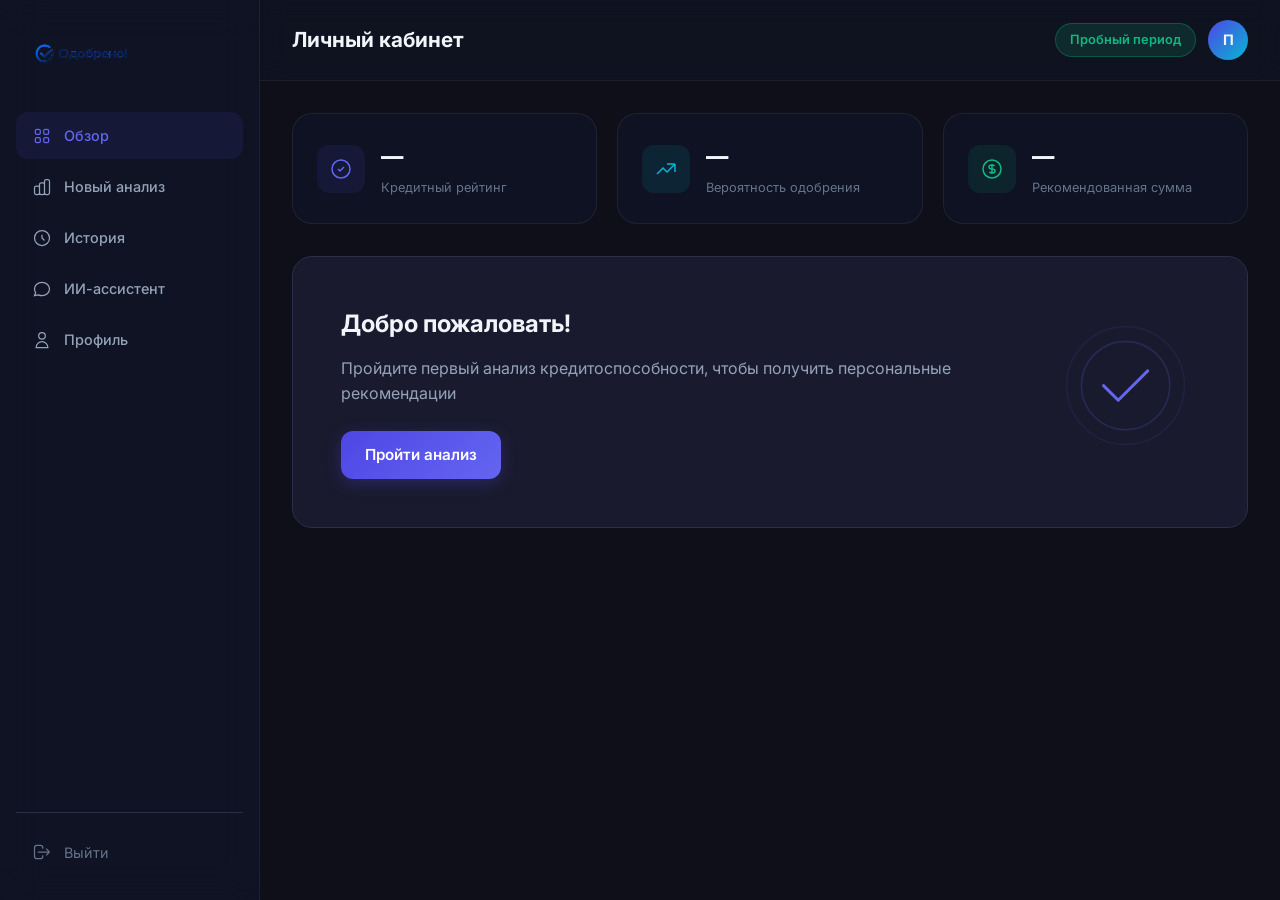
==== commit a9804942: "Add files via upload" ====
--- a/Сайт/frontend/dashboard.html
+++ b/Сайт/frontend/dashboard.html
@@ -12,6 +12,13 @@
 </head>
 <body class="dashboard-body">
     <div class="dashboard">
+        <input type="radio" name="dashTab" id="tabRadioOverview" class="tab-radio" checked>
+        <input type="radio" name="dashTab" id="tabRadioAnalysis" class="tab-radio">
+        <input type="radio" name="dashTab" id="tabRadioHistory" class="tab-radio">
+        <input type="radio" name="dashTab" id="tabRadioAssistant" class="tab-radio">
+        <input type="radio" name="dashTab" id="tabRadioProfile" class="tab-radio">
+        <input type="checkbox" id="sidebarToggle" class="sidebar-toggle-input">
+
         <aside class="sidebar" id="sidebar">
             <div class="sidebar__header">
                 <a href="index.html" class="nav__logo">
@@ -19,104 +26,104 @@
                 </a>
             </div>
             <nav class="sidebar__nav">
-                <a href="#" class="sidebar__link sidebar__link--active" data-tab="overview">
+                <label for="tabRadioOverview" class="sidebar__link sidebar__link--active">
                     <svg viewBox="0 0 24 24" fill="none" stroke="currentColor" stroke-width="1.5">
                         <path d="M4 6a2 2 0 012-2h2a2 2 0 012 2v2a2 2 0 01-2 2H6a2 2 0 01-2-2V6zm10 0a2 2 0 012-2h2a2 2 0 012 2v2a2 2 0 01-2 2h-2a2 2 0 01-2-2V6zM4 16a2 2 0 012-2h2a2 2 0 012 2v2a2 2 0 01-2 2H6a2 2 0 01-2-2v-2zm10 0a2 2 0 012-2h2a2 2 0 012 2v2a2 2 0 01-2 2h-2a2 2 0 01-2-2v-2z"/>
                     </svg>
                     Обзор
-                </a>
-                <a href="#" class="sidebar__link" data-tab="analysis">
+                </label>
+                <label for="tabRadioAnalysis" class="sidebar__link">
                     <svg viewBox="0 0 24 24" fill="none" stroke="currentColor" stroke-width="1.5">
                         <path d="M9 19v-6a2 2 0 00-2-2H5a2 2 0 00-2 2v6a2 2 0 002 2h2a2 2 0 002-2zm0 0V9a2 2 0 012-2h2a2 2 0 012 2v10m-6 0a2 2 0 002 2h2a2 2 0 002-2m0 0V5a2 2 0 012-2h2a2 2 0 012 2v14a2 2 0 01-2 2h-2a2 2 0 01-2-2z"/>
                     </svg>
                     Новый анализ
-                </a>
-                <a href="#" class="sidebar__link" data-tab="history">
+                </label>
+                <label for="tabRadioHistory" class="sidebar__link">
                     <svg viewBox="0 0 24 24" fill="none" stroke="currentColor" stroke-width="1.5">
                         <path d="M12 8v4l3 3m6-3a9 9 0 11-18 0 9 9 0 0118 0z"/>
                     </svg>
                     История
-                </a>
-                <a href="#" class="sidebar__link" data-tab="assistant">
+                </label>
+                <label for="tabRadioAssistant" class="sidebar__link">
                     <svg viewBox="0 0 24 24" fill="none" stroke="currentColor" stroke-width="1.5">
                         <path d="M8 12h.01M12 12h.01M16 12h.01M21 12c0 4.418-4.03 8-9 8a9.863 9.863 0 01-4.255-.949L3 20l1.395-3.72C3.512 15.042 3 13.574 3 12c0-4.418 4.03-8 9-8s9 3.582 9 8z"/>
                     </svg>
                     ИИ-ассистент
-                </a>
-                <a href="#" class="sidebar__link" data-tab="profile">
+                </label>
+                <label for="tabRadioProfile" class="sidebar__link">
                     <svg viewBox="0 0 24 24" fill="none" stroke="currentColor" stroke-width="1.5">
                         <path d="M16 7a4 4 0 11-8 0 4 4 0 018 0zM12 14a7 7 0 00-7 7h14a7 7 0 00-7-7z"/>
                     </svg>
                     Профиль
-                </a>
+                </label>
             </nav>
             <div class="sidebar__footer">
-                <button class="sidebar__logout" id="logoutBtn">
+                <a href="/api/auth/logout" class="sidebar__logout">
                     <svg viewBox="0 0 24 24" fill="none" stroke="currentColor" stroke-width="1.5">
                         <path d="M17 16l4-4m0 0l-4-4m4 4H7m6 4v1a3 3 0 01-3 3H6a3 3 0 01-3-3V7a3 3 0 013-3h4a3 3 0 013 3v1"/>
                     </svg>
                     Выйти
-                </button>
+                </a>
             </div>
         </aside>
 
         <main class="dashboard__main">
             <header class="dashboard__header">
-                <button class="dashboard__menu-btn" id="menuBtn">
+                <label for="sidebarToggle" class="dashboard__menu-btn">
                     <svg viewBox="0 0 24 24" fill="none" stroke="currentColor" stroke-width="2">
                         <path d="M4 6h16M4 12h16M4 18h16" stroke-linecap="round"/>
                     </svg>
-                </button>
-                <h1 class="dashboard__title" id="pageTitle">Обзор</h1>
-                <div class="dashboard__user" id="userMenu">
-                    <span class="trial-badge" id="trialBadge">Пробный период</span>
-                    <div class="dashboard__avatar" id="userAvatar">И</div>
+                </label>
+                <h1 class="dashboard__title">Личный кабинет</h1>
+                <div class="dashboard__user">
+                    <span class="trial-badge">Пробный период</span>
+                    <div class="dashboard__avatar">П</div>
                 </div>
             </header>
 
             <div class="dashboard__content">
-                <section class="tab-content tab-content--active" id="tab-overview">
+                <section class="tab-content tab-content--overview">
                     <div class="overview-cards">
-                        <div class="overview-card" data-animate>
+                        <div class="overview-card">
                             <div class="overview-card__icon overview-card__icon--score">
                                 <svg viewBox="0 0 24 24" fill="none" stroke="currentColor" stroke-width="1.5">
                                     <path d="M9 12l2 2 4-4m6 2a9 9 0 11-18 0 9 9 0 0118 0z"/>
                                 </svg>
                             </div>
                             <div class="overview-card__info">
-                                <span class="overview-card__value" id="creditScore">—</span>
+                                <span class="overview-card__value">—</span>
                                 <span class="overview-card__label">Кредитный рейтинг</span>
                             </div>
                         </div>
-                        <div class="overview-card" data-animate>
+                        <div class="overview-card">
                             <div class="overview-card__icon overview-card__icon--probability">
                                 <svg viewBox="0 0 24 24" fill="none" stroke="currentColor" stroke-width="1.5">
                                     <path d="M13 7h8m0 0v8m0-8l-8 8-4-4-6 6"/>
                                 </svg>
                             </div>
                             <div class="overview-card__info">
-                                <span class="overview-card__value" id="approvalProbability">—</span>
+                                <span class="overview-card__value">—</span>
                                 <span class="overview-card__label">Вероятность одобрения</span>
                             </div>
                         </div>
-                        <div class="overview-card" data-animate>
+                        <div class="overview-card">
                             <div class="overview-card__icon overview-card__icon--amount">
                                 <svg viewBox="0 0 24 24" fill="none" stroke="currentColor" stroke-width="1.5">
                                     <path d="M12 8c-1.657 0-3 .895-3 2s1.343 2 3 2 3 .895 3 2-1.343 2-3 2m0-8c1.11 0 2.08.402 2.599 1M12 8V7m0 1v8m0 0v1m0-1c-1.11 0-2.08-.402-2.599-1M21 12a9 9 0 11-18 0 9 9 0 0118 0z"/>
                                 </svg>
                             </div>
                             <div class="overview-card__info">
-                                <span class="overview-card__value" id="recommendedAmount">—</span>
+                                <span class="overview-card__value">—</span>
                                 <span class="overview-card__label">Рекомендованная сумма</span>
                             </div>
                         </div>
                     </div>
 
-                    <div class="overview-welcome" id="welcomeBlock">
+                    <div class="overview-welcome">
                         <div class="overview-welcome__content">
                             <h2>Добро пожаловать!</h2>
                             <p>Пройдите первый анализ кредитоспособности, чтобы получить персональные рекомендации</p>
-                            <button class="btn btn--primary" data-tab="analysis">Пройти анализ</button>
+                            <label for="tabRadioAnalysis" class="btn btn--primary">Пройти анализ</label>
                         </div>
                         <div class="overview-welcome__illustration">
                             <svg viewBox="0 0 200 200" fill="none">
@@ -128,227 +135,163 @@
                     </div>
                 </section>
 
-                <section class="tab-content" id="tab-analysis">
+                <section class="tab-content tab-content--analysis">
                     <div class="analysis-form-container">
-                        <form class="analysis-form" id="analysisForm" novalidate>
-                            <div class="analysis-form__step analysis-form__step--active" data-step="1">
-                                <h3 class="analysis-form__step-title">Личные данные и доход</h3>
-                                <div class="form-grid">
-                                    <div class="form-group">
-                                        <label class="form-label" for="age">Возраст</label>
-                                        <input type="number" id="age" class="form-input" placeholder="30" min="18" max="100" required>
-                                    </div>
-                                    <div class="form-group">
-                                        <label class="form-label" for="occupation">Профессия</label>
-                                        <select id="occupation" class="form-input form-select" required>
-                                            <option value="">Выберите...</option>
-                                            <option value="Scientist">Учёный</option>
-                                            <option value="Teacher">Учитель</option>
-                                            <option value="Engineer">Инженер</option>
-                                            <option value="Entrepreneur">Предприниматель</option>
-                                            <option value="Developer">Разработчик</option>
-                                            <option value="Lawyer">Юрист</option>
-                                            <option value="Media_Manager">Медиа-менеджер</option>
-                                            <option value="Doctor">Врач</option>
-                                            <option value="Journalist">Журналист</option>
-                                            <option value="Manager">Менеджер</option>
-                                            <option value="Accountant">Бухгалтер</option>
-                                            <option value="Musician">Музыкант</option>
-                                            <option value="Mechanic">Механик</option>
-                                            <option value="Writer">Писатель</option>
-                                            <option value="Architect">Архитектор</option>
-                                        </select>
-                                    </div>
-                                    <div class="form-group">
-                                        <label class="form-label" for="annualIncome">Годовой доход (₽)</label>
-                                        <input type="number" id="annualIncome" class="form-input" placeholder="1200000" min="0" required>
-                                    </div>
-                                    <div class="form-group">
-                                        <label class="form-label" for="monthlyInhandSalary">Зарплата на руки (₽/мес)</label>
-                                        <input type="number" id="monthlyInhandSalary" class="form-input" placeholder="80000" min="0" required>
-                                    </div>
-                                    <div class="form-group">
-                                        <label class="form-label" for="creditHistoryAge">Возраст кредитной истории (лет)</label>
-                                        <input type="number" id="creditHistoryAge" class="form-input" placeholder="5" min="0" max="50">
-                                    </div>
-                                    <div class="form-group">
-                                        <label class="form-label" for="numBankAccounts">Кол-во банковских счетов</label>
-                                        <input type="number" id="numBankAccounts" class="form-input" placeholder="3" min="0">
-                                    </div>
-                                </div>
-                                <div class="analysis-form__actions">
-                                    <button type="button" class="btn btn--primary" data-next-step>Далее</button>
-                                </div>
-                            </div>
-
-                            <div class="analysis-form__step" data-step="2">
-                                <h3 class="analysis-form__step-title">Кредиты и задолженность</h3>
-                                <div class="form-grid">
-                                    <div class="form-group">
-                                        <label class="form-label" for="totalEmiPerMonth">EMI в месяц (₽)</label>
-                                        <input type="number" id="totalEmiPerMonth" class="form-input" placeholder="15000" min="0">
-                                    </div>
-                                    <div class="form-group">
-                                        <label class="form-label" for="numCreditCard">Кол-во кредитных карт</label>
-                                        <input type="number" id="numCreditCard" class="form-input" placeholder="2" min="0">
-                                    </div>
-                                    <div class="form-group">
-                                        <label class="form-label" for="interestRate">Процентная ставка (%)</label>
-                                        <input type="number" id="interestRate" class="form-input" placeholder="12" min="0" step="0.1">
-                                    </div>
-                                    <div class="form-group">
-                                        <label class="form-label" for="numOfLoan">Кол-во активных кредитов</label>
-                                        <input type="number" id="numOfLoan" class="form-input" placeholder="2" min="0">
-                                    </div>
-                                    <div class="form-group">
-                                        <label class="form-label" for="outstandingDebt">Непогашенный долг (₽)</label>
-                                        <input type="number" id="outstandingDebt" class="form-input" placeholder="300000" min="0">
-                                    </div>
-                                    <div class="form-group">
-                                        <label class="form-label" for="creditUtilizationRatio">Утилизация кредита (%)</label>
-                                        <input type="number" id="creditUtilizationRatio" class="form-input" placeholder="30" min="0" max="100" step="0.1">
-                                    </div>
-                                    <div class="form-group">
-                                        <label class="form-label" for="amountInvestedMonthly">Инвестиции в месяц (₽)</label>
-                                        <input type="number" id="amountInvestedMonthly" class="form-input" placeholder="10000" min="0">
-                                    </div>
-                                    <div class="form-group">
-                                        <label class="form-label" for="monthlyBalance">Баланс на конец месяца (₽)</label>
-                                        <input type="number" id="monthlyBalance" class="form-input" placeholder="50000" min="0">
-                                    </div>
-                                </div>
-                                <div class="analysis-form__actions">
-                                    <button type="button" class="btn btn--ghost" data-prev-step>Назад</button>
-                                    <button type="button" class="btn btn--primary" data-next-step>Далее</button>
-                                </div>
-                            </div>
-
-                            <div class="analysis-form__step" data-step="3">
-                                <h3 class="analysis-form__step-title">Платёжная дисциплина и тип кредита</h3>
-                                <div class="form-grid">
-                                    <div class="form-group">
-                                        <label class="form-label" for="delayFromDueDate">Средняя просрочка (дней)</label>
-                                        <input type="number" id="delayFromDueDate" class="form-input" placeholder="0" min="0">
-                                    </div>
-                                    <div class="form-group">
-                                        <label class="form-label" for="numOfDelayedPayment">Кол-во просроченных платежей</label>
-                                        <input type="number" id="numOfDelayedPayment" class="form-input" placeholder="0" min="0">
-                                    </div>
-                                    <div class="form-group">
-                                        <label class="form-label" for="changedCreditLimit">Изменение кредитного лимита (%)</label>
-                                        <input type="number" id="changedCreditLimit" class="form-input" placeholder="5" step="0.1">
-                                    </div>
-                                    <div class="form-group">
-                                        <label class="form-label" for="numCreditInquiries">Кол-во кредитных запросов</label>
-                                        <input type="number" id="numCreditInquiries" class="form-input" placeholder="2" min="0">
-                                    </div>
-                                    <div class="form-group">
-                                        <label class="form-label" for="creditMix">Кредитный микс</label>
-                                        <select id="creditMix" class="form-input form-select" required>
-                                            <option value="">Выберите...</option>
-                                            <option value="Good">Хороший</option>
-                                            <option value="Standard">Стандартный</option>
-                                            <option value="Bad">Плохой</option>
-                                        </select>
-                                    </div>
-                                    <div class="form-group">
-                                        <label class="form-label" for="paymentOfMinAmount">Оплата минимального платежа</label>
-                                        <select id="paymentOfMinAmount" class="form-input form-select" required>
-                                            <option value="">Выберите...</option>
-                                            <option value="Yes">Да</option>
-                                            <option value="No">Нет</option>
-                                        </select>
-                                    </div>
-                                    <div class="form-group">
-                                        <label class="form-label" for="paymentBehaviour">Платёжное поведение</label>
-                                        <select id="paymentBehaviour" class="form-input form-select" required>
-                                            <option value="">Выберите...</option>
-                                            <option value="High_spent_Small_value_payments">Высокие траты, малые платежи</option>
-                                            <option value="High_spent_Medium_value_payments">Высокие траты, средние платежи</option>
-                                            <option value="High_spent_Large_value_payments">Высокие траты, крупные платежи</option>
-                                            <option value="Low_spent_Small_value_payments">Низкие траты, малые платежи</option>
-                                            <option value="Low_spent_Medium_value_payments">Низкие траты, средние платежи</option>
-                                            <option value="Low_spent_Large_value_payments">Низкие траты, крупные платежи</option>
-                                        </select>
-                                    </div>
-                                    <div class="form-group">
-                                        <label class="form-label" for="typeOfLoan">Тип кредита</label>
-                                        <select id="typeOfLoan" class="form-input form-select" required>
-                                            <option value="">Выберите...</option>
-                                            <option value="Auto Loan">Автокредит</option>
-                                            <option value="Credit-Builder Loan">Кредит для построения истории</option>
-                                            <option value="Debt Consolidation Loan">Консолидация долга</option>
-                                            <option value="Home Equity Loan">Кредит под залог жилья</option>
-                                            <option value="Mortgage Loan">Ипотека</option>
-                                            <option value="No Loan">Нет кредита</option>
-                                            <option value="Not Specified">Не указан</option>
-                                            <option value="Payday Loan">Займ до зарплаты</option>
-                                            <option value="Personal Loan">Потребительский</option>
-                                            <option value="Student Loan">Студенческий</option>
-                                        </select>
-                                    </div>
-                                </div>
-                                <div class="analysis-form__actions">
-                                    <button type="button" class="btn btn--ghost" data-prev-step>Назад</button>
-                                    <button type="submit" class="btn btn--primary" id="submitAnalysis">
-                                        <span class="btn__text">Получить результат</span>
-                                        <span class="btn__loader" hidden><span class="spinner"></span></span>
-                                    </button>
-                                </div>
+                        <form class="analysis-form" id="analysisForm" action="/api/analysis/predict" method="POST">
+                            <h3 class="analysis-form__step-title">Личные данные и доход</h3>
+                            <div class="form-grid">
+                                <div class="form-group">
+                                    <label class="form-label" for="age">Возраст</label>
+                                    <input type="number" id="age" name="age" class="form-input" placeholder="30" min="18" max="100" required>
+                                </div>
+                                <div class="form-group">
+                                    <label class="form-label" for="occupation">Профессия</label>
+                                    <select id="occupation" name="occupation" class="form-input form-select" required>
+                                        <option value="">Выберите...</option>
+                                        <option value="Scientist">Учёный</option>
+                                        <option value="Teacher">Учитель</option>
+                                        <option value="Engineer">Инженер</option>
+                                        <option value="Entrepreneur">Предприниматель</option>
+                                        <option value="Developer">Разработчик</option>
+                                        <option value="Lawyer">Юрист</option>
+                                        <option value="Media_Manager">Медиа-менеджер</option>
+                                        <option value="Doctor">Врач</option>
+                                        <option value="Journalist">Журналист</option>
+                                        <option value="Manager">Менеджер</option>
+                                        <option value="Accountant">Бухгалтер</option>
+                                        <option value="Musician">Музыкант</option>
+                                        <option value="Mechanic">Механик</option>
+                                        <option value="Writer">Писатель</option>
+                                        <option value="Architect">Архитектор</option>
+                                    </select>
+                                </div>
+                                <div class="form-group">
+                                    <label class="form-label" for="annualIncome">Годовой доход (₽)</label>
+                                    <input type="number" id="annualIncome" name="annual_income" class="form-input" placeholder="1200000" min="0" required>
+                                </div>
+                                <div class="form-group">
+                                    <label class="form-label" for="monthlyInhandSalary">Зарплата на руки (₽/мес)</label>
+                                    <input type="number" id="monthlyInhandSalary" name="monthly_inhand_salary" class="form-input" placeholder="80000" min="0" required>
+                                </div>
+                                <div class="form-group">
+                                    <label class="form-label" for="creditHistoryAge">Возраст кредитной истории (лет)</label>
+                                    <input type="number" id="creditHistoryAge" name="credit_history_age" class="form-input" placeholder="5" min="0" max="50">
+                                </div>
+                                <div class="form-group">
+                                    <label class="form-label" for="numBankAccounts">Кол-во банковских счетов</label>
+                                    <input type="number" id="numBankAccounts" name="num_bank_accounts" class="form-input" placeholder="3" min="0">
+                                </div>
+                            </div>
+
+                            <h3 class="analysis-form__step-title">Кредиты и задолженность</h3>
+                            <div class="form-grid">
+                                <div class="form-group">
+                                    <label class="form-label" for="totalEmiPerMonth">EMI в месяц (₽)</label>
+                                    <input type="number" id="totalEmiPerMonth" name="total_emi_per_month" class="form-input" placeholder="15000" min="0">
+                                </div>
+                                <div class="form-group">
+                                    <label class="form-label" for="numCreditCard">Кол-во кредитных карт</label>
+                                    <input type="number" id="numCreditCard" name="num_credit_card" class="form-input" placeholder="2" min="0">
+                                </div>
+                                <div class="form-group">
+                                    <label class="form-label" for="interestRate">Процентная ставка (%)</label>
+                                    <input type="number" id="interestRate" name="interest_rate" class="form-input" placeholder="12" min="0" step="0.1">
+                                </div>
+                                <div class="form-group">
+                                    <label class="form-label" for="numOfLoan">Кол-во активных кредитов</label>
+                                    <input type="number" id="numOfLoan" name="num_of_loan" class="form-input" placeholder="2" min="0">
+                                </div>
+                                <div class="form-group">
+                                    <label class="form-label" for="outstandingDebt">Непогашенный долг (₽)</label>
+                                    <input type="number" id="outstandingDebt" name="outstanding_debt" class="form-input" placeholder="300000" min="0">
+                                </div>
+                                <div class="form-group">
+                                    <label class="form-label" for="creditUtilizationRatio">Утилизация кредита (%)</label>
+                                    <input type="number" id="creditUtilizationRatio" name="credit_utilization_ratio" class="form-input" placeholder="30" min="0" max="100" step="0.1">
+                                </div>
+                                <div class="form-group">
+                                    <label class="form-label" for="amountInvestedMonthly">Инвестиции в месяц (₽)</label>
+                                    <input type="number" id="amountInvestedMonthly" name="amount_invested_monthly" class="form-input" placeholder="10000" min="0">
+                                </div>
+                                <div class="form-group">
+                                    <label class="form-label" for="monthlyBalance">Баланс на конец месяца (₽)</label>
+                                    <input type="number" id="monthlyBalance" name="monthly_balance" class="form-input" placeholder="50000" min="0">
+                                </div>
+                            </div>
+
+                            <h3 class="analysis-form__step-title">Платёжная дисциплина и тип кредита</h3>
+                            <div class="form-grid">
+                                <div class="form-group">
+                                    <label class="form-label" for="delayFromDueDate">Средняя просрочка (дней)</label>
+                                    <input type="number" id="delayFromDueDate" name="delay_from_due_date" class="form-input" placeholder="0" min="0">
+                                </div>
+                                <div class="form-group">
+                                    <label class="form-label" for="numOfDelayedPayment">Кол-во просроченных платежей</label>
+                                    <input type="number" id="numOfDelayedPayment" name="num_of_delayed_payment" class="form-input" placeholder="0" min="0">
+                                </div>
+                                <div class="form-group">
+                                    <label class="form-label" for="changedCreditLimit">Изменение кредитного лимита (%)</label>
+                                    <input type="number" id="changedCreditLimit" name="changed_credit_limit" class="form-input" placeholder="5" step="0.1">
+                                </div>
+                                <div class="form-group">
+                                    <label class="form-label" for="numCreditInquiries">Кол-во кредитных запросов</label>
+                                    <input type="number" id="numCreditInquiries" name="num_credit_inquiries" class="form-input" placeholder="2" min="0">
+                                </div>
+                                <div class="form-group">
+                                    <label class="form-label" for="creditMix">Кредитный микс</label>
+                                    <select id="creditMix" name="credit_mix" class="form-input form-select" required>
+                                        <option value="">Выберите...</option>
+                                        <option value="Good">Хороший</option>
+                                        <option value="Standard">Стандартный</option>
+                                        <option value="Bad">Плохой</option>
+                                    </select>
+                                </div>
+                                <div class="form-group">
+                                    <label class="form-label" for="paymentOfMinAmount">Оплата минимального платежа</label>
+                                    <select id="paymentOfMinAmount" name="payment_of_min_amount" class="form-input form-select" required>
+                                        <option value="">Выберите...</option>
+                                        <option value="Yes">Да</option>
+                                        <option value="No">Нет</option>
+                                    </select>
+                                </div>
+                                <div class="form-group">
+                                    <label class="form-label" for="paymentBehaviour">Платёжное поведение</label>
+                                    <select id="paymentBehaviour" name="payment_behaviour" class="form-input form-select" required>
+                                        <option value="">Выберите...</option>
+                                        <option value="High_spent_Small_value_payments">Высокие траты, малые платежи</option>
+                                        <option value="High_spent_Medium_value_payments">Высокие траты, средние платежи</option>
+                                        <option value="High_spent_Large_value_payments">Высокие траты, крупные платежи</option>
+                                        <option value="Low_spent_Small_value_payments">Низкие траты, малые платежи</option>
+                                        <option value="Low_spent_Medium_value_payments">Низкие траты, средние платежи</option>
+                                        <option value="Low_spent_Large_value_payments">Низкие траты, крупные платежи</option>
+                                    </select>
+                                </div>
+                                <div class="form-group">
+                                    <label class="form-label" for="typeOfLoan">Тип кредита</label>
+                                    <select id="typeOfLoan" name="type_of_loan" class="form-input form-select" required>
+                                        <option value="">Выберите...</option>
+                                        <option value="Auto Loan">Автокредит</option>
+                                        <option value="Credit-Builder Loan">Кредит для построения истории</option>
+                                        <option value="Debt Consolidation Loan">Консолидация долга</option>
+                                        <option value="Home Equity Loan">Кредит под залог жилья</option>
+                                        <option value="Mortgage Loan">Ипотека</option>
+                                        <option value="No Loan">Нет кредита</option>
+                                        <option value="Not Specified">Не указан</option>
+                                        <option value="Payday Loan">Займ до зарплаты</option>
+                                        <option value="Personal Loan">Потребительский</option>
+                                        <option value="Student Loan">Студенческий</option>
+                                    </select>
+                                </div>
+                            </div>
+                            <div class="analysis-form__actions">
+                                <button type="submit" class="btn btn--primary">Получить результат</button>
                             </div>
                         </form>
-
-                        <div class="analysis-result" id="analysisResult" hidden>
-                            <div class="analysis-result__header">
-                                <h3>Результат анализа</h3>
-                                <button class="btn btn--ghost btn--sm" id="newAnalysisBtn">Новый анализ</button>
-                            </div>
-                            <div class="analysis-result__score">
-                                <div class="score-ring score-ring--lg">
-                                    <svg viewBox="0 0 120 120">
-                                        <circle class="score-ring__bg" cx="60" cy="60" r="52"/>
-                                        <circle class="score-ring__fill" cx="60" cy="60" r="52" id="resultScoreRing"/>
-                                    </svg>
-                                    <span class="score-ring__value" id="resultScore">0</span>
-                                </div>
-                                <div class="analysis-result__verdict" id="resultVerdict"></div>
-                            </div>
-                            <div class="analysis-result__details">
-                                <div class="result-detail">
-                                    <span>Вероятность одобрения</span>
-                                    <strong id="resultProbability">—</strong>
-                                </div>
-                                <div class="result-detail">
-                                    <span>Рекомендованная сумма</span>
-                                    <strong id="resultAmount">—</strong>
-                                </div>
-                                <div class="result-detail">
-                                    <span>Долговая нагрузка</span>
-                                    <strong id="resultDebtRatio">—</strong>
-                                </div>
-                            </div>
-                            <div class="analysis-result__ml" id="resultML" hidden>
-                                <h4>Оценка ML-модели</h4>
-                                <div class="ml-badges">
-                                    <span class="ml-badge" id="mlLabel"></span>
-                                </div>
-                                <div class="ml-probs" id="mlProbs"></div>
-                            </div>
-                            <div class="analysis-result__recommendations" id="resultRecommendations"></div>
-                        </div>
-                    </div>
-                </section>
-
-                <section class="tab-content" id="tab-history">
-                    <div class="history-header">
-                        <button class="btn btn--ghost btn--sm" id="clearHistoryBtn">
-                            <svg viewBox="0 0 24 24" fill="none" stroke="currentColor" stroke-width="1.5" style="width:16px;height:16px">
-                                <path d="M19 7l-.867 12.142A2 2 0 0116.138 21H7.862a2 2 0 01-1.995-1.858L5 7m5 4v6m4-6v6m1-10V4a1 1 0 00-1-1h-4a1 1 0 00-1 1v3M4 7h16"/>
-                            </svg>
-                            Очистить историю
-                        </button>
-                    </div>
-                    <div class="history-list" id="historyList">
+                    </div>
+                </section>
+
+                <section class="tab-content tab-content--history">
+                    <div class="history-list">
                         <div class="empty-state">
                             <svg viewBox="0 0 24 24" fill="none" stroke="currentColor" stroke-width="1.5">
                                 <path d="M12 8v4l3 3m6-3a9 9 0 11-18 0 9 9 0 0118 0z"/>
@@ -358,9 +301,9 @@
                     </div>
                 </section>
 
-                <section class="tab-content" id="tab-assistant">
+                <section class="tab-content tab-content--assistant">
                     <div class="chat-container">
-                        <div class="chat-messages" id="chatMessages">
+                        <div class="chat-messages">
                             <div class="chat-message chat-message--bot">
                                 <div class="chat-message__avatar">AI</div>
                                 <div class="chat-message__bubble">
@@ -368,8 +311,8 @@
                                 </div>
                             </div>
                         </div>
-                        <form class="chat-input" id="chatForm">
-                            <input type="text" class="form-input" id="chatInput" placeholder="Напишите сообщение..." autocomplete="off">
+                        <form class="chat-input">
+                            <input type="text" class="form-input" placeholder="Напишите сообщение..." autocomplete="off">
                             <button type="submit" class="btn btn--primary btn--icon">
                                 <svg viewBox="0 0 24 24" fill="none" stroke="currentColor" stroke-width="2">
                                     <path d="M22 2L11 13M22 2l-7 20-4-9-9-4 20-7z" stroke-linecap="round" stroke-linejoin="round"/>
@@ -379,17 +322,17 @@
                     </div>
                 </section>
 
-                <section class="tab-content" id="tab-profile">
+                <section class="tab-content tab-content--profile">
                     <div class="profile-container">
                         <div class="profile-card">
                             <div class="profile-card__header">
-                                <div class="profile-card__avatar" id="profileAvatar">И</div>
+                                <div class="profile-card__avatar">П</div>
                                 <div>
-                                    <h3 id="profileName">Пользователь</h3>
-                                    <p id="profileEmail">user@example.com</p>
-                                </div>
-                            </div>
-                            <form class="profile-form" id="profileForm">
+                                    <h3>Пользователь</h3>
+                                    <p>user@example.com</p>
+                                </div>
+                            </div>
+                            <form class="profile-form">
                                 <div class="form-grid">
                                     <div class="form-group">
                                         <label class="form-label" for="profileNameInput">Имя</label>
@@ -416,9 +359,5 @@
             </div>
         </main>
     </div>
-
-    <script src="js/app.js"></script>
-    <script src="js/animations.js"></script>
-    <script src="js/dashboard.js"></script>
 </body>
 </html>
--- a/Сайт/frontend/css/style.css
+++ b/Сайт/frontend/css/style.css
@@ -176,22 +176,23 @@
     to { transform: rotate(360deg); }
 }
 
-/* ===== HEADER / NAV ===== */
-.header {
-    position: fixed;
-    top: 0;
-    left: 0;
-    right: 0;
-    z-index: 1000;
-    padding: 16px 0;
-    transition: var(--transition);
-}
-
-.header--scrolled {
-    background: rgba(15, 15, 26, 0.9);
-    backdrop-filter: blur(20px);
-    border-bottom: 1px solid var(--border);
-    padding: 12px 0;
+/* ===== HEADER / NAV ===== */
+.header {
+    position: fixed;
+    top: 0;
+    left: 0;
+    right: 0;
+    z-index: 1000;
+    padding: 16px 0;
+    transition: var(--transition);
+    background: rgba(15, 15, 26, 0.9);
+    backdrop-filter: blur(20px);
+    border-bottom: 1px solid var(--border);
+    padding: 12px 0;
+}
+
+.nav__toggle-input {
+    display: none;
 }
 
 .nav {
@@ -273,18 +274,35 @@
     align-items: center;
 }
 
-.nav__burger {
-    display: none;
-    flex-direction: column;
-    gap: 5px;
-    padding: 8px;
-}
-
-.nav__burger span {
-    width: 24px;
-    height: 2px;
-    background: var(--text);
-    transition: var(--transition);
+.nav__burger {
+    display: none;
+    flex-direction: column;
+    gap: 5px;
+    padding: 8px;
+    cursor: pointer;
+}
+
+.nav__burger span {
+    width: 24px;
+    height: 2px;
+    background: var(--text);
+    transition: var(--transition);
+}
+
+.nav__toggle-input:checked ~ .nav__menu {
+    display: flex;
+}
+
+.nav__toggle-input:checked ~ .nav__burger span:nth-child(1) {
+    transform: rotate(45deg) translate(5px, 5px);
+}
+
+.nav__toggle-input:checked ~ .nav__burger span:nth-child(2) {
+    opacity: 0;
+}
+
+.nav__toggle-input:checked ~ .nav__burger span:nth-child(3) {
+    transform: rotate(-45deg) translate(5px, -5px);
 }
 
 /* ===== HERO ===== */
@@ -500,15 +518,19 @@
     stroke-width: 8;
 }
 
-.score-ring__fill {
-    fill: none;
-    stroke: url(#scoreGradient);
-    stroke: var(--primary-light);
-    stroke-width: 8;
-    stroke-linecap: round;
-    stroke-dasharray: 326.7;
-    stroke-dashoffset: 326.7;
-    transition: stroke-dashoffset 1.5s cubic-bezier(0.4, 0, 0.2, 1);
+.score-ring__fill {
+    fill: none;
+    stroke: url(#scoreGradient);
+    stroke: var(--primary-light);
+    stroke-width: 8;
+    stroke-linecap: round;
+    stroke-dasharray: 326.7;
+    stroke-dashoffset: 326.7;
+    transition: stroke-dashoffset 1.5s cubic-bezier(0.4, 0, 0.2, 1);
+}
+
+.score-ring__fill--static {
+    stroke-dashoffset: 42.5;
 }
 
 .score-ring__value {
@@ -756,56 +778,65 @@
     gap: 12px;
 }
 
-.faq-item {
-    background: var(--bg-card);
-    border: 1px solid var(--border);
-    border-radius: var(--radius);
-    overflow: hidden;
-    transition: var(--transition);
-}
-
-.faq-item--active {
-    border-color: var(--primary);
-}
-
-.faq-item__question {
-    width: 100%;
-    display: flex;
-    align-items: center;
-    justify-content: space-between;
-    padding: 20px 24px;
-    font-weight: 600;
-    font-size: 0.95rem;
-    text-align: left;
-    transition: var(--transition);
-}
-
-.faq-item__question:hover {
-    color: var(--primary-light);
-}
-
-.faq-item__icon {
-    width: 20px;
-    height: 20px;
-    transition: transform 0.3s;
-    flex-shrink: 0;
-}
-
-.faq-item--active .faq-item__icon {
-    transform: rotate(180deg);
-}
-
-.faq-item__answer {
-    max-height: 0;
-    overflow: hidden;
-    transition: max-height 0.4s cubic-bezier(0.4, 0, 0.2, 1);
-}
-
-.faq-item__answer p {
-    padding: 0 24px 20px;
-    color: var(--text-secondary);
-    font-size: 0.9rem;
-    line-height: 1.7;
+.faq-item {
+    background: var(--bg-card);
+    border: 1px solid var(--border);
+    border-radius: var(--radius);
+    overflow: hidden;
+    transition: var(--transition);
+}
+
+.faq-item[open] {
+    border-color: var(--primary);
+}
+
+.faq-item__question {
+    width: 100%;
+    display: flex;
+    align-items: center;
+    justify-content: space-between;
+    padding: 20px 24px;
+    font-weight: 600;
+    font-size: 0.95rem;
+    text-align: left;
+    transition: var(--transition);
+    cursor: pointer;
+    list-style: none;
+}
+
+.faq-item__question::-webkit-details-marker {
+    display: none;
+}
+
+.faq-item__question::marker {
+    display: none;
+    content: '';
+}
+
+.faq-item__question:hover {
+    color: var(--primary-light);
+}
+
+.faq-item__icon {
+    width: 20px;
+    height: 20px;
+    transition: transform 0.3s;
+    flex-shrink: 0;
+}
+
+.faq-item[open] .faq-item__icon {
+    transform: rotate(180deg);
+}
+
+.faq-item__answer {
+    overflow: hidden;
+}
+
+.faq-item__answer p {
+    padding: 0 24px 20px;
+    color: var(--text-secondary);
+    font-size: 0.9rem;
+    line-height: 1.7;
 }
 
 /* ===== CTA SECTION ===== */
@@ -1342,14 +1373,15 @@
     -webkit-backdrop-filter: blur(12px);
 }
 
-.dashboard__menu-btn {
-    display: none;
-    padding: 8px;
-}
-
-.dashboard__menu-btn svg {
-    width: 24px;
-    height: 24px;
+.dashboard__menu-btn {
+    display: none;
+    padding: 8px;
+    cursor: pointer;
+}
+
+.dashboard__menu-btn svg {
+    width: 24px;
+    height: 24px;
 }
 
 .dashboard__title {
@@ -1383,14 +1415,39 @@
     padding: 32px;
 }
 
-/* Tabs */
-.tab-content {
-    display: none;
-}
-
-.tab-content--active {
-    display: block;
-    animation: fadeIn 0.3s;
+/* Tabs */
+.tab-radio {
+    display: none;
+}
+
+.sidebar-toggle-input {
+    display: none;
+}
+
+.tab-content {
+    display: none;
+}
+
+#tabRadioOverview:checked ~ .dashboard__main .tab-content--overview,
+#tabRadioAnalysis:checked ~ .dashboard__main .tab-content--analysis,
+#tabRadioHistory:checked ~ .dashboard__main .tab-content--history,
+#tabRadioAssistant:checked ~ .dashboard__main .tab-content--assistant,
+#tabRadioProfile:checked ~ .dashboard__main .tab-content--profile {
+    display: block;
+    animation: fadeIn 0.3s;
+}
+
+#tabRadioOverview:checked ~ .sidebar .sidebar__link:nth-child(1),
+#tabRadioAnalysis:checked ~ .sidebar .sidebar__link:nth-child(2),
+#tabRadioHistory:checked ~ .sidebar .sidebar__link:nth-child(3),
+#tabRadioAssistant:checked ~ .sidebar .sidebar__link:nth-child(4),
+#tabRadioProfile:checked ~ .sidebar .sidebar__link:nth-child(5) {
+    background: rgba(79, 70, 229, 0.1);
+    color: var(--primary-light);
+}
+
+.sidebar-toggle-input:checked ~ .sidebar {
+    left: 0;
 }
 
 @keyframes fadeIn {
@@ -1839,21 +1896,21 @@
         grid-template-columns: 1fr;
     }
 
-    .sidebar {
-        position: fixed;
-        left: -260px;
-        top: 0;
-        bottom: 0;
-        z-index: 100;
-        transition: left 0.3s;
-    }
-
-    .sidebar--open {
-        left: 0;
-    }
-
-    .dashboard__menu-btn {
-        display: block;
+    .sidebar {
+        position: fixed;
+        left: -260px;
+        top: 0;
+        bottom: 0;
+        z-index: 100;
+        transition: left 0.3s;
+    }
+
+    .sidebar-toggle-input:checked ~ .sidebar {
+        left: 0;
+    }
+
+    .dashboard__menu-btn {
+        display: block;
     }
 
     .dashboard__content {
--- a/Сайт/frontend/css/animations.css
+++ b/Сайт/frontend/css/animations.css
@@ -98,23 +98,7 @@
 .delay-4 { animation-delay: 0.4s; }
 .delay-5 { animation-delay: 0.5s; }
 
-[data-animate] {
-    opacity: 0;
-    transform: translateY(30px);
-    transition: opacity 0.6s cubic-bezier(0.4, 0, 0.2, 1),
-                transform 0.6s cubic-bezier(0.4, 0, 0.2, 1);
-}
-
-[data-animate].animate-visible {
-    opacity: 1;
-    transform: translateY(0);
-}
-
-[data-animate]:nth-child(2) { transition-delay: 0.1s; }
-[data-animate]:nth-child(3) { transition-delay: 0.2s; }
-[data-animate]:nth-child(4) { transition-delay: 0.3s; }
-[data-animate]:nth-child(5) { transition-delay: 0.4s; }
-[data-animate]:nth-child(6) { transition-delay: 0.5s; }
+
 
 .hero__card {
     animation: float 6s ease-in-out infinite;
